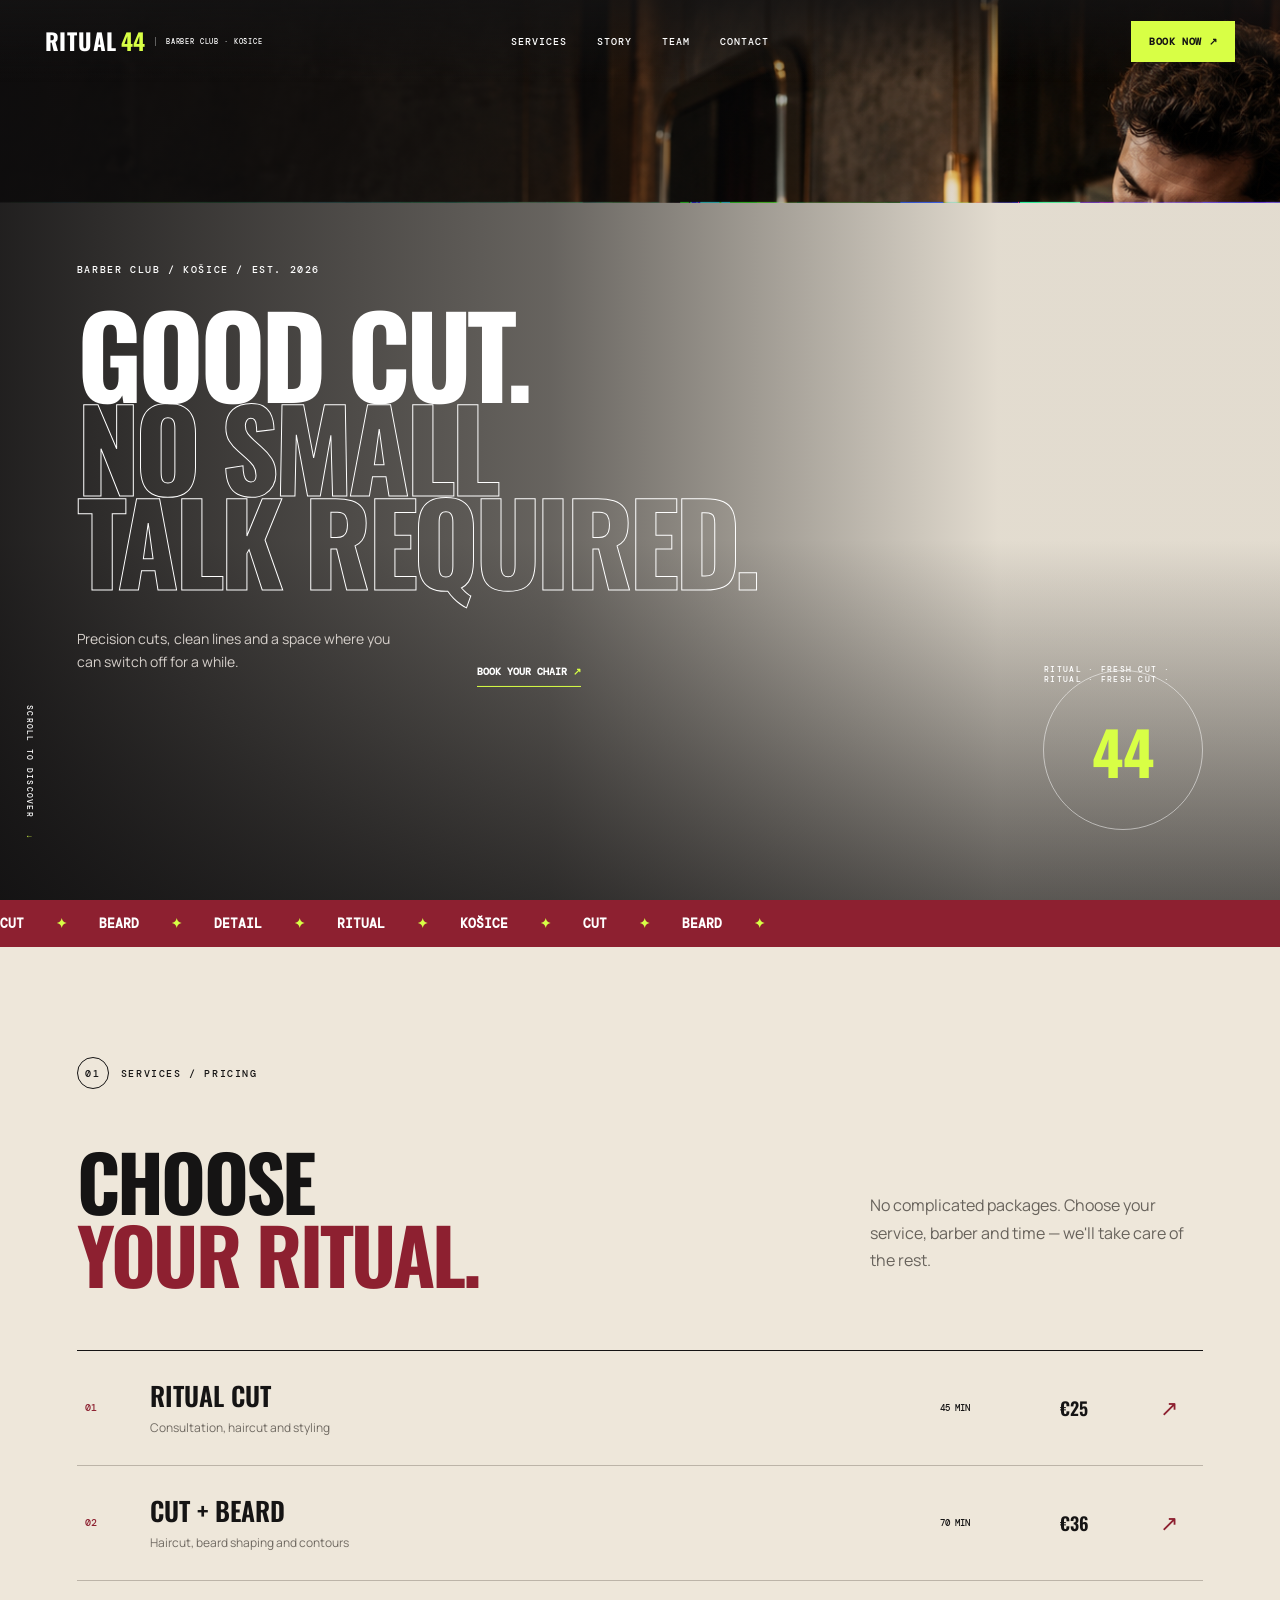
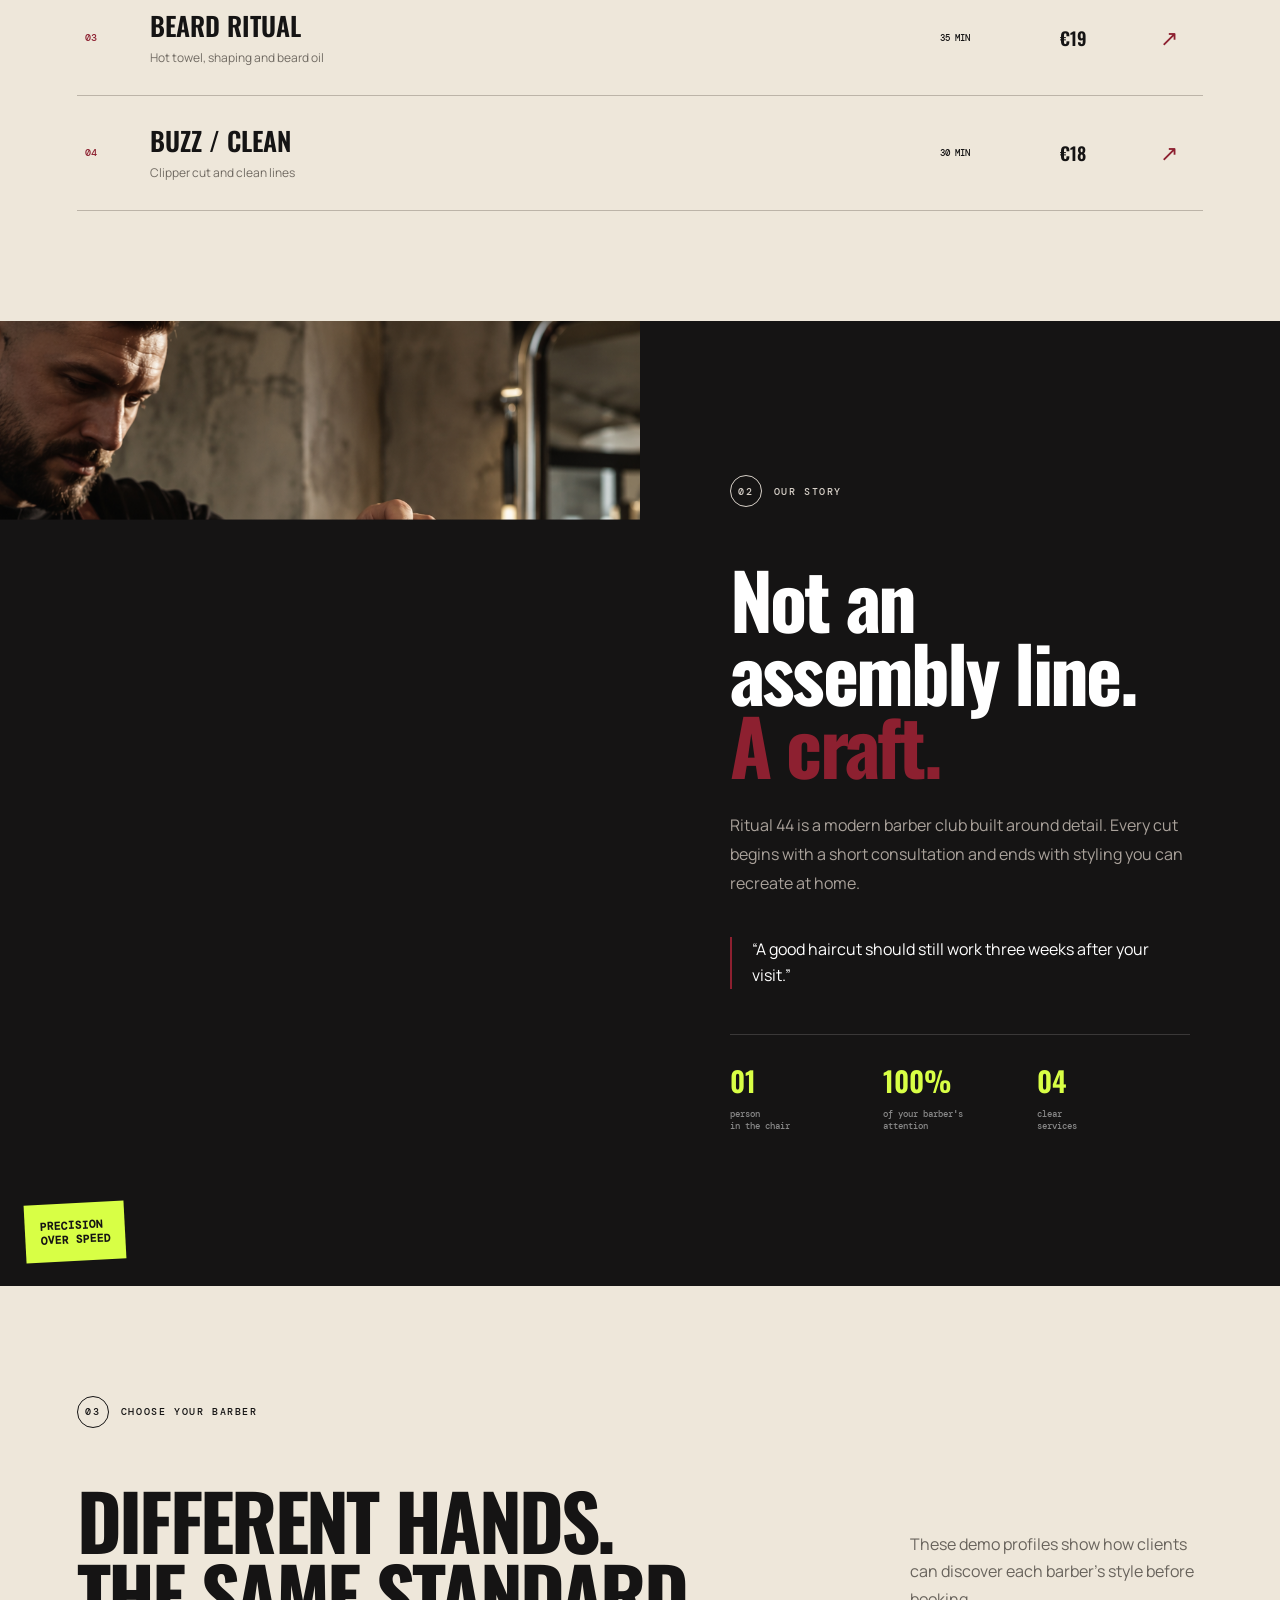
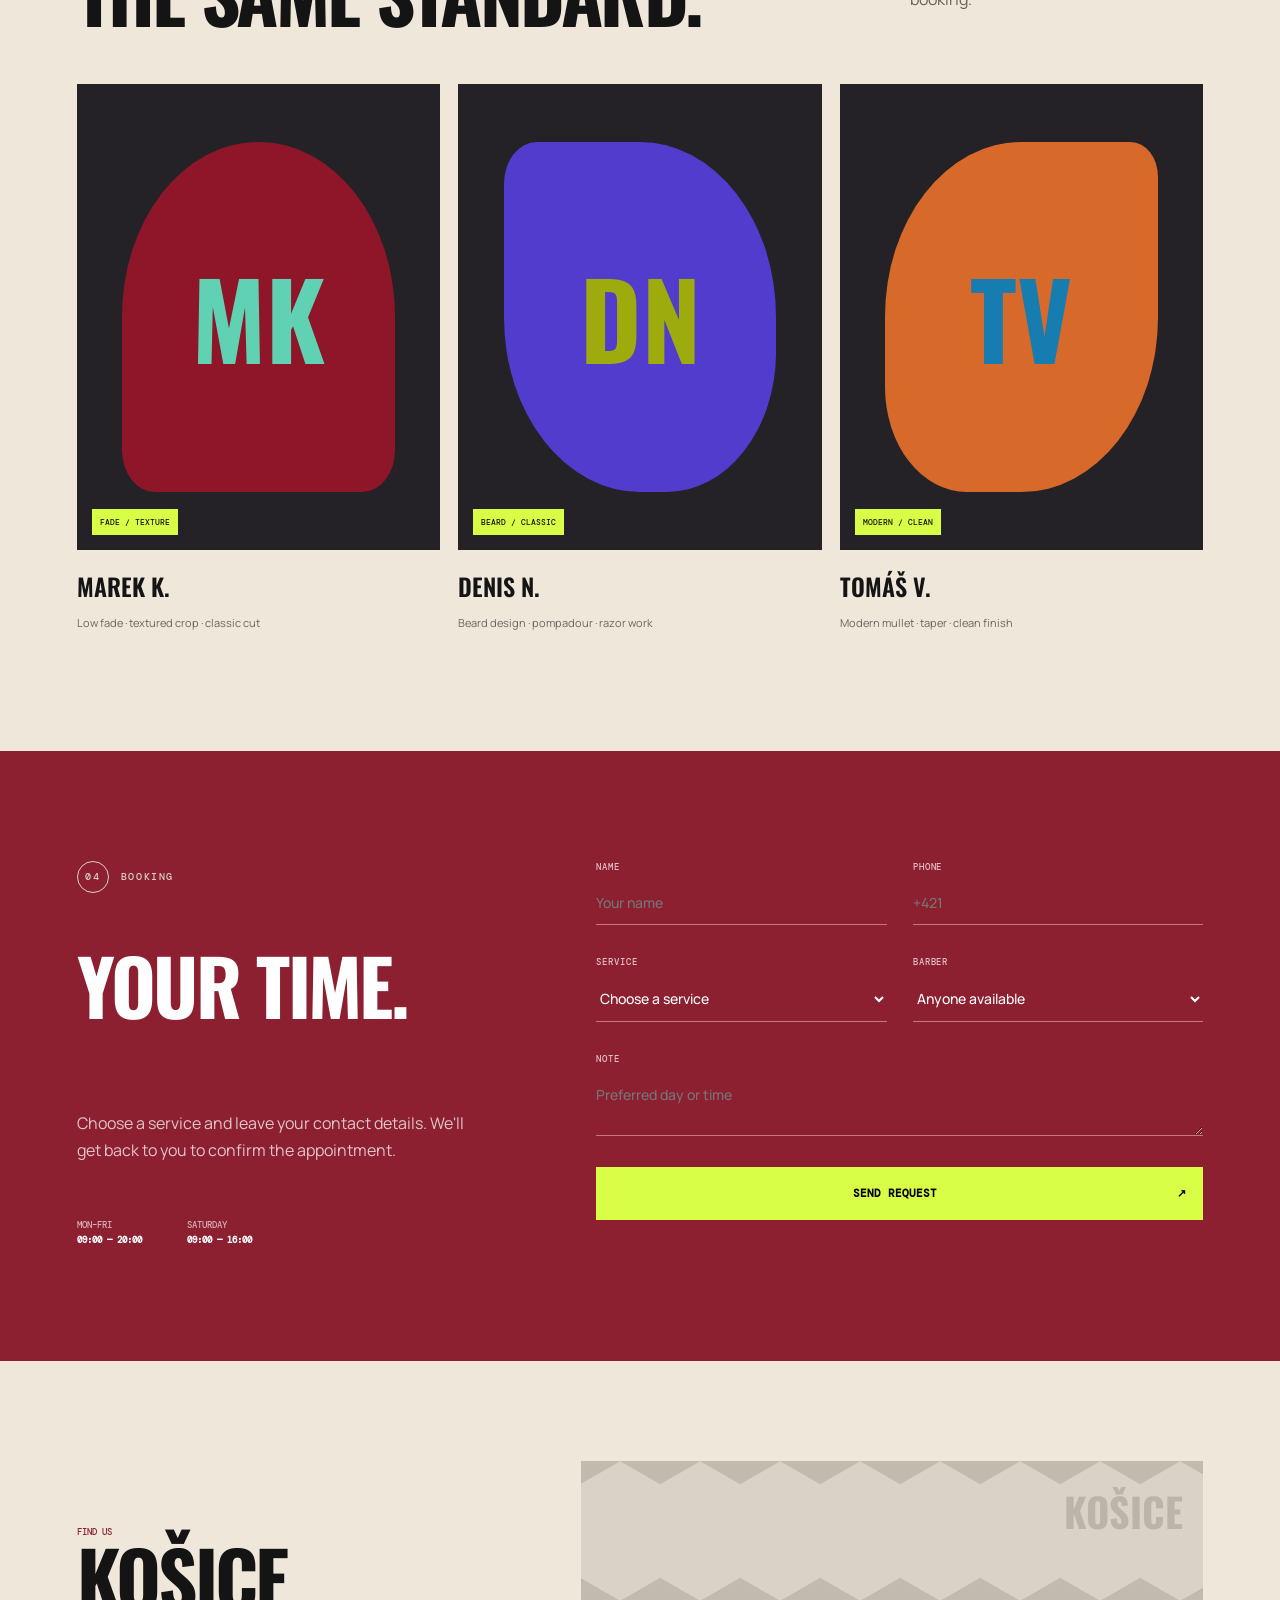
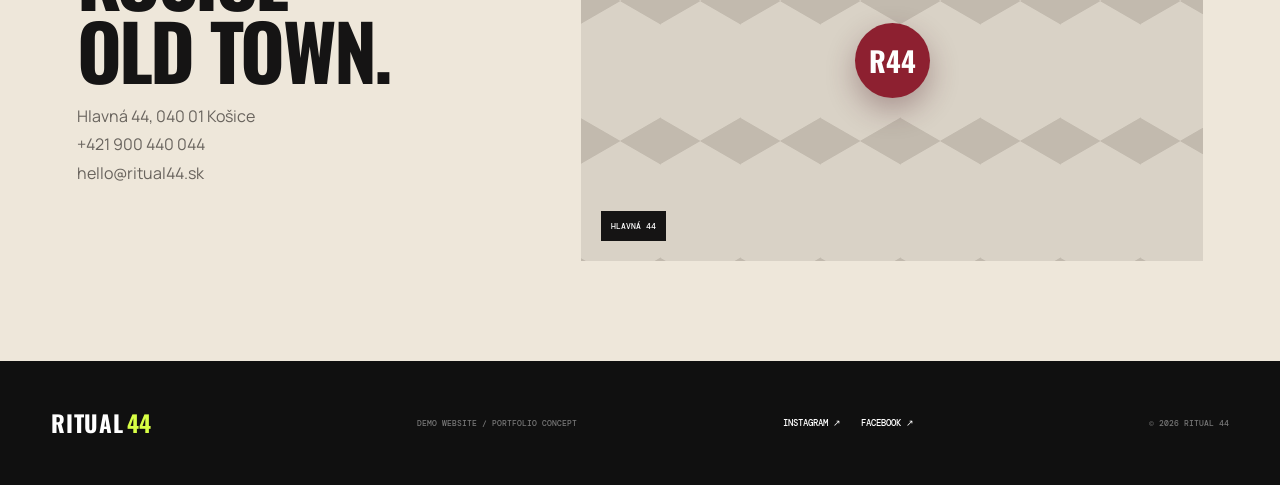
==== index.html @ 9f61d40b "Publish complete website" ====
<!doctype html><html lang="en"><head><meta charset="UTF-8"><meta name="viewport" content="width=device-width,initial-scale=1"><meta name="description" content="Ritual 44 Barber Club Košice — precision cuts, beard rituals and service without compromise."><title>Ritual 44 — Barber Club Košice</title><link rel="preconnect" href="https://fonts.googleapis.com"><link rel="preconnect" href="https://fonts.gstatic.com" crossorigin><link href="https://fonts.googleapis.com/css2?family=DM+Mono:wght@400;500&family=Manrope:wght@400;500;600;700&family=Oswald:wght@500;600;700&display=swap" rel="stylesheet"><link rel="stylesheet" href="./styles.css"></head>
<body>
<header><a class="logo" href="#top"><b>RITUAL</b><span>44</span><small>BARBER CLUB · KOŠICE</small></a><nav><a href="#sluzby">SERVICES</a><a href="#pribeh">STORY</a><a href="#team">TEAM</a><a href="#kontakt">CONTACT</a></nav><a class="book top-book" href="#booking">BOOK NOW <b>↗</b></a><button class="menu" aria-label="Open menu" aria-expanded="false"><i></i><i></i></button></header>
<div class="mobile-nav" aria-hidden="true"><nav><a href="#sluzby"><small>01</small>SERVICES</a><a href="#pribeh"><small>02</small>STORY</a><a href="#team"><small>03</small>TEAM</a><a href="#kontakt"><small>04</small>CONTACT</a></nav><a class="book" href="#booking">BOOK AN APPOINTMENT ↗</a></div>
<main id="top">
<section class="hero"><img src="./assets/hero-barber.png" alt="A barber creating a precision haircut at Ritual 44"><div class="shade"></div><div class="hero-copy"><span class="eyebrow">BARBER CLUB / KOŠICE / EST. 2026</span><h1>GOOD CUT.<br><em>NO SMALL<br>TALK REQUIRED.</em></h1><div class="hero-foot"><p>Precision cuts, clean lines and a space where you can switch off for a while.</p><a href="#booking">BOOK YOUR CHAIR <b>↗</b></a></div></div><div class="stamp"><span>RITUAL · FRESH CUT · RITUAL · FRESH CUT ·</span><b>44</b></div><div class="scroll">SCROLL TO DISCOVER <i>↓</i></div></section>
<section class="ticker"><div>CUT <b>✦</b> BEARD <b>✦</b> DETAIL <b>✦</b> RITUAL <b>✦</b> KOŠICE <b>✦</b> CUT <b>✦</b> BEARD <b>✦</b></div></section>
<section class="services section" id="sluzby"><div class="label"><span>01</span>SERVICES / PRICING</div><div class="services-head"><h2>CHOOSE<br><em>YOUR RITUAL.</em></h2><p>No complicated packages. Choose your service, barber and time — we'll take care of the rest.</p></div><div class="price-list">
<article><span>01</span><div><h3>RITUAL CUT</h3><p>Consultation, haircut and styling</p></div><small>45 MIN</small><strong>€25</strong><a href="#booking">↗</a></article>
<article><span>02</span><div><h3>CUT + BEARD</h3><p>Haircut, beard shaping and contours</p></div><small>70 MIN</small><strong>€36</strong><a href="#booking">↗</a></article>
<article><span>03</span><div><h3>BEARD RITUAL</h3><p>Hot towel, shaping and beard oil</p></div><small>35 MIN</small><strong>€19</strong><a href="#booking">↗</a></article>
<article><span>04</span><div><h3>BUZZ / CLEAN</h3><p>Clipper cut and clean lines</p></div><small>30 MIN</small><strong>€18</strong><a href="#booking">↗</a></article>
</div></section>
<section class="story" id="pribeh"><div class="story-photo"><img src="./assets/cut-detail.png" alt="Detail of a modern men's haircut"><span>PRECISION<br>OVER SPEED</span></div><div class="story-copy"><div class="label light"><span>02</span>OUR STORY</div><h2>Not an assembly line.<br><em>A craft.</em></h2><p>Ritual 44 is a modern barber club built around detail. Every cut begins with a short consultation and ends with styling you can recreate at home.</p><blockquote>“A good haircut should still work three weeks after your visit.”</blockquote><div class="stats"><div><b>01</b><span>person<br>in the chair</span></div><div><b>100%</b><span>of your barber's<br>attention</span></div><div><b>04</b><span>clear<br>services</span></div></div></div></section>
<section class="team section" id="team"><div class="label"><span>03</span>CHOOSE YOUR BARBER</div><div class="team-title"><h2>DIFFERENT HANDS.<br>THE SAME STANDARD.</h2><p>These demo profiles show how clients can discover each barber's style before booking.</p></div><div class="team-grid"><article class="person p1"><div class="portrait"><span>MK</span><i>FADE / TEXTURE</i></div><h3>MAREK K.</h3><p>Low fade · textured crop · classic cut</p></article><article class="person p2"><div class="portrait"><span>DN</span><i>BEARD / CLASSIC</i></div><h3>DENIS N.</h3><p>Beard design · pompadour · razor work</p></article><article class="person p3"><div class="portrait"><span>TV</span><i>MODERN / CLEAN</i></div><h3>TOMÁŠ V.</h3><p>Modern mullet · taper · clean finish</p></article></div></section>
<section class="booking" id="booking"><div><div class="label light"><span>04</span>BOOKING</div><h2>YOUR TIME.<br><em>YOUR CHAIR.</em></h2><p>Choose a service and leave your contact details. We'll get back to you to confirm the appointment.</p><div class="hours"><span>MON–FRI<br><b>09:00 — 20:00</b></span><span>SATURDAY<br><b>09:00 — 16:00</b></span></div></div><form id="form"><label>NAME<input name="name" required placeholder="Your name"></label><label>PHONE<input name="phone" type="tel" required placeholder="+421"></label><label>SERVICE<select name="service" required><option value="">Choose a service</option><option>Ritual Cut — €25</option><option>Cut + Beard — €36</option><option>Beard Ritual — €19</option><option>Buzz / Clean — €18</option></select></label><label>BARBER<select name="barber"><option>Anyone available</option><option>Marek K.</option><option>Denis N.</option><option>Tomáš V.</option></select></label><label class="wide">NOTE<textarea name="message" rows="2" placeholder="Preferred day or time"></textarea></label><button type="submit">SEND REQUEST <b>↗</b></button><p class="success" role="status"></p></form></section>
<section class="contact" id="kontakt"><div><small>FIND US</small><h2>KOŠICE<br>OLD TOWN.</h2><p>Hlavná 44, 040 01 Košice<br>+421 900 440 044<br>hello@ritual44.sk</p></div><div class="map"><span>R44</span><i>HLAVNÁ 44</i><b>KOŠICE</b></div></section>
</main><footer><a class="logo" href="#top"><b>RITUAL</b><span>44</span></a><p>DEMO WEBSITE / PORTFOLIO CONCEPT</p><div><a href="#">INSTAGRAM ↗</a><a href="#">FACEBOOK ↗</a></div><small>© 2026 RITUAL 44</small></footer><script src="./script.js"></script></body></html>
---- styles.css ----
:root{--cream:#eee7da;--ink:#151414;--red:#8d2030;--acid:#d8ff45;--line:#bcb4a8;--display:"Oswald",sans-serif;--body:"Manrope",sans-serif;--mono:"DM Mono",monospace}*{box-sizing:border-box}html{scroll-behavior:smooth}body{margin:0;background:var(--cream);color:var(--ink);font-family:var(--body);overflow-x:hidden}a{color:inherit;text-decoration:none}header{height:82px;padding:0 3.5vw;display:grid;grid-template-columns:1fr auto 1fr;align-items:center;position:fixed;inset:0 0 auto;z-index:40;color:white;background:linear-gradient(#151414c7,transparent);transition:.3s}header.scrolled{background:#151414f2;border-bottom:1px solid #ffffff24;backdrop-filter:blur(12px)}.logo{display:flex;align-items:center;width:max-content}.logo b{font:700 23px var(--display);letter-spacing:.03em}.logo>span{font:700 23px var(--display);color:var(--acid);margin-left:4px}.logo small{font:500 7px var(--mono);letter-spacing:.12em;border-left:1px solid #ffffff55;padding-left:10px;margin-left:10px}header nav{display:flex;gap:30px;font:500 10px var(--mono);letter-spacing:.1em}header nav a:hover{color:var(--acid)}.book{background:var(--acid);color:var(--ink);padding:14px 18px;font:700 10px var(--mono);letter-spacing:.06em}.top-book{justify-self:end}.menu,.mobile-nav{display:none}.hero{min-height:820px;height:100vh;position:relative;color:white;overflow:hidden}.hero>img{width:100%;height:100%;object-fit:cover}.shade{position:absolute;inset:0;background:linear-gradient(90deg,#0d0c0de8 0%,#0d0c0d99 43%,#0d0c0d0d 78%),linear-gradient(0deg,#0d0c0da3,transparent 40%)}.hero-copy{position:absolute;left:6vw;top:50%;transform:translateY(-45%);z-index:2}.eyebrow,.label{font:500 10px var(--mono);letter-spacing:.16em}.hero h1{font:700 clamp(70px,8.8vw,142px)/.83 var(--display);letter-spacing:-.04em;margin:28px 0}.hero h1 em{font-style:normal;color:transparent;-webkit-text-stroke:1px white}.hero-foot{display:flex;align-items:end;gap:70px}.hero-foot p{max-width:330px;font-size:14px;line-height:1.6;color:#d5cfca}.hero-foot a{font:600 10px var(--mono);border-bottom:1px solid var(--acid);padding-bottom:8px}.hero-foot a b{color:var(--acid)}.stamp{position:absolute;right:6vw;bottom:70px;width:160px;height:160px;border:1px solid #ffffff80;border-radius:50%;display:grid;place-items:center}.stamp span{position:absolute;top:-7px;font:500 8px var(--mono);letter-spacing:.16em}.stamp b{font:700 60px var(--display);color:var(--acid)}.scroll{position:absolute;left:25px;bottom:60px;writing-mode:vertical-rl;font:500 8px var(--mono);letter-spacing:.16em}.scroll i{color:var(--acid);font-style:normal;margin-top:10px}.ticker{background:var(--red);color:white;padding:15px 0;white-space:nowrap;overflow:hidden}.ticker div{font:600 13px var(--mono);word-spacing:24px;animation:move 19s linear infinite}.ticker b{color:var(--acid)}@keyframes move{to{transform:translateX(-50%)}}.section{padding:110px 6vw}.label{display:flex;align-items:center;gap:12px;margin-bottom:55px}.label>span{width:32px;height:32px;border:1px solid;border-radius:50%;display:grid;place-items:center}.services-head{display:grid;grid-template-columns:1.1fr .55fr;gap:10vw;align-items:end;margin-bottom:60px}.services h2,.story h2,.team h2,.booking h2,.contact h2{font:700 clamp(48px,6vw,88px)/.95 var(--display);letter-spacing:-.035em;margin:0}.services h2 em,.story h2 em,.booking h2 em{font-style:normal;color:var(--red)}.services-head p,.team-title p{color:#68635c;line-height:1.7}.price-list{border-top:1px solid var(--ink)}.price-list article{display:grid;grid-template-columns:45px 1fr 100px 80px 35px;gap:20px;align-items:center;padding:25px 8px;border-bottom:1px solid var(--line);transition:.25s}.price-list article:hover{background:var(--ink);color:white;padding-left:20px}.price-list article>span{font:500 10px var(--mono);color:var(--red)}.price-list h3{font:600 26px var(--display);margin:0}.price-list p{font-size:12px;color:#716b63;margin:4px 0}.price-list article:hover p{color:#aaa}.price-list small{font:500 9px var(--mono)}.price-list strong{font:600 18px var(--display)}.price-list a{font-size:22px;color:var(--red)}.story{display:grid;grid-template-columns:1fr 1fr;min-height:800px;background:var(--ink);color:white}.story-photo{position:relative;overflow:hidden}.story-photo img{width:100%;height:100%;object-fit:cover}.story-photo>span{position:absolute;left:25px;bottom:25px;background:var(--acid);color:var(--ink);padding:15px;font:700 11px var(--mono);transform:rotate(-3deg)}.story-copy{padding:100px 7vw;display:flex;flex-direction:column;justify-content:center}.label.light{color:#d7d0c8}.story-copy>p{color:#aaa29b;line-height:1.8;margin:30px 0}.story blockquote{border-left:2px solid var(--red);padding-left:20px;margin:10px 0 45px;font-size:16px;line-height:1.6}.stats{display:grid;grid-template-columns:repeat(3,1fr);border-top:1px solid #3a3838;padding-top:25px}.stats div{display:grid;gap:7px}.stats b{font:600 28px var(--display);color:var(--acid)}.stats span{font:500 9px var(--mono);color:#888}.team-title{display:grid;grid-template-columns:1.2fr .5fr;gap:10vw;align-items:end;margin-bottom:55px}.team-grid{display:grid;grid-template-columns:repeat(3,1fr);gap:18px}.portrait{aspect-ratio:.78;background:#242226;position:relative;overflow:hidden;display:grid;place-items:center}.portrait:before{content:"";width:75%;height:75%;border-radius:50% 50% 12% 12%;background:var(--red);position:absolute;filter:contrast(1.1)}.p2 .portrait:before{background:#5542c7;border-radius:12% 50% 40% 50%}.p3 .portrait:before{background:#cf6c32;border-radius:50% 10% 50% 30%}.portrait span{font:700 105px var(--display);z-index:2;color:var(--cream);mix-blend-mode:difference}.portrait i{position:absolute;bottom:15px;left:15px;background:var(--acid);color:var(--ink);padding:8px;font:500 8px var(--mono);font-style:normal;z-index:3}.person h3{font:600 24px var(--display);margin:18px 0 4px}.person p{font-size:11px;color:#6b665f}.booking{background:var(--red);color:white;padding:110px 6vw;display:grid;grid-template-columns:.8fr 1.2fr;gap:9vw}.booking>div>p{max-width:430px;line-height:1.7;color:#e2c5ca}.hours{display:flex;gap:45px;margin-top:55px;font:500 9px var(--mono);color:#d8aeb5}.hours b{color:white;line-height:2.2}form{display:grid;grid-template-columns:1fr 1fr;gap:26px}label{font:500 9px var(--mono);letter-spacing:.1em;color:#e4bfc5}input,select,textarea{display:block;width:100%;border:0;border-bottom:1px solid #c17682;background:transparent;color:white;padding:12px 0;outline:none;font:500 14px var(--body);margin-top:8px}select option{color:#111}.wide,form button,.success{grid-column:1/-1}form button{padding:17px;border:0;background:var(--acid);font:700 11px var(--mono);cursor:pointer}form button b{float:right}.success{margin:0;color:var(--acid);font-size:12px}.contact{min-height:600px;padding:100px 6vw;display:grid;grid-template-columns:.8fr 1.2fr;gap:7vw;align-items:center}.contact small{font:500 9px var(--mono);color:var(--red)}.contact p{line-height:1.8;color:#68635d}.map{height:400px;background-color:#d9d2c6;background-image:linear-gradient(30deg,#c2baae 12%,transparent 12.5%,transparent 87%,#c2baae 87.5%),linear-gradient(150deg,#c2baae 12%,transparent 12.5%,transparent 87%,#c2baae 87.5%);background-size:80px 140px;position:relative;display:grid;place-items:center}.map span{width:75px;height:75px;border-radius:50%;background:var(--red);color:white;display:grid;place-items:center;font:700 28px var(--display);box-shadow:0 12px 30px #4c182555}.map i{position:absolute;left:20px;bottom:20px;background:var(--ink);color:white;padding:10px;font:500 8px var(--mono);font-style:normal}.map b{position:absolute;right:20px;top:20px;font:700 40px var(--display);color:#81796f55}footer{background:#101010;color:white;padding:45px 4vw;display:grid;grid-template-columns:1fr 1fr 1fr auto;align-items:center;gap:30px}footer p,footer small{font:500 8px var(--mono);color:#777}footer>div{display:flex;gap:20px;font:500 9px var(--mono)}
@media(max-width:900px){header{grid-template-columns:1fr auto}.top-book,header nav{display:none}.menu{display:block;width:42px;height:42px;border:1px solid #ffffff55;background:transparent;padding:11px}.menu i{display:block;height:1px;background:white;margin:6px 0;transition:.3s}.menu.open i:first-child{transform:translateY(3.5px) rotate(45deg)}.menu.open i:last-child{transform:translateY(-3.5px) rotate(-45deg)}.mobile-nav{display:flex;position:fixed;inset:0;z-index:35;background:var(--ink);color:white;padding:120px 7vw 40px;flex-direction:column;transform:translateY(-105%);transition:.45s}.mobile-nav.open{transform:none}.mobile-nav nav{display:grid}.mobile-nav nav a{font:600 39px var(--display);padding:17px 0;border-bottom:1px solid #3b3939}.mobile-nav nav small{font:500 9px var(--mono);color:var(--acid);margin-right:15px}.mobile-nav>.book{margin-top:auto;text-align:center}.hero-copy{left:7vw}.hero h1{font-size:12vw}.story{grid-template-columns:1fr}.story-photo{height:680px}.services-head,.team-title,.booking,.contact{grid-template-columns:1fr}.team-grid{grid-template-columns:1fr 1fr}.contact{padding:80px 6vw}.map{height:350px}footer{grid-template-columns:1fr 1fr}.hero-foot{gap:30px}}
@media(max-width:560px){header{height:70px;padding:0 18px}.logo small{display:none}.hero{height:830px;min-height:0}.hero>img{object-position:63% center}.shade{background:linear-gradient(90deg,#0d0c0ddd,#0d0c0d55),linear-gradient(0deg,#0d0c0dd9,transparent 55%)}.hero-copy{left:20px;right:20px;top:47%}.hero h1{font-size:17vw;line-height:.86;margin:22px 0}.hero-foot{display:block}.hero-foot p{max-width:260px}.hero-foot a{display:inline-block;margin-top:18px}.stamp{width:100px;height:100px;right:18px;bottom:38px}.stamp b{font-size:38px}.stamp span{font-size:5px}.scroll{display:none}.section{padding:76px 20px}.services-head{margin-bottom:40px}.services h2,.story h2,.team h2,.booking h2,.contact h2{font-size:48px}.price-list article{grid-template-columns:28px 1fr auto 25px;gap:10px}.price-list article small{display:none}.price-list h3{font-size:21px}.story-photo{height:500px}.story-copy{padding:75px 20px}.stats{gap:12px}.stats b{font-size:22px}.team-grid{grid-template-columns:1fr}.booking{padding:76px 20px}.hours{margin:35px 0 45px}form{grid-template-columns:1fr}.contact{padding:76px 20px}.map{height:280px}footer{padding:40px 20px;grid-template-columns:1fr}footer>div{flex-wrap:wrap}}
@media(prefers-reduced-motion:reduce){*{scroll-behavior:auto!important;animation:none!important;transition:none!important}}
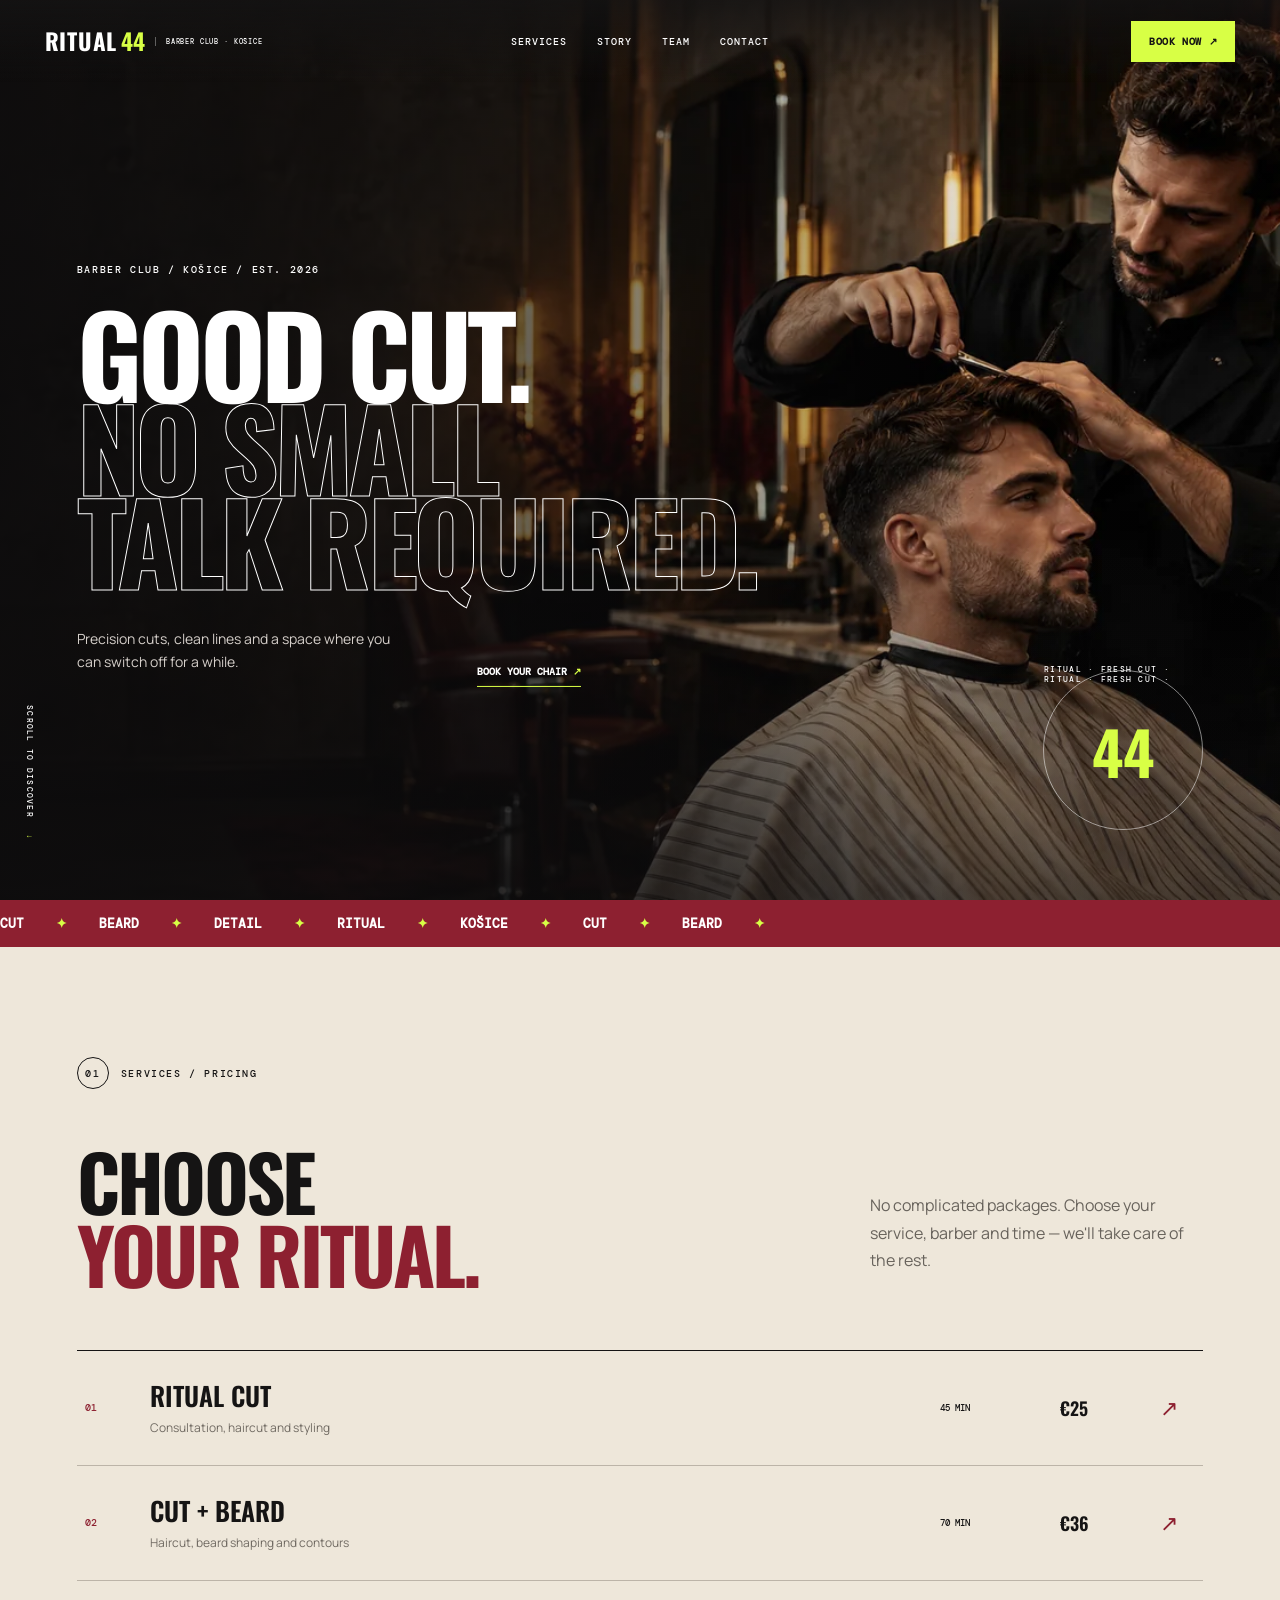
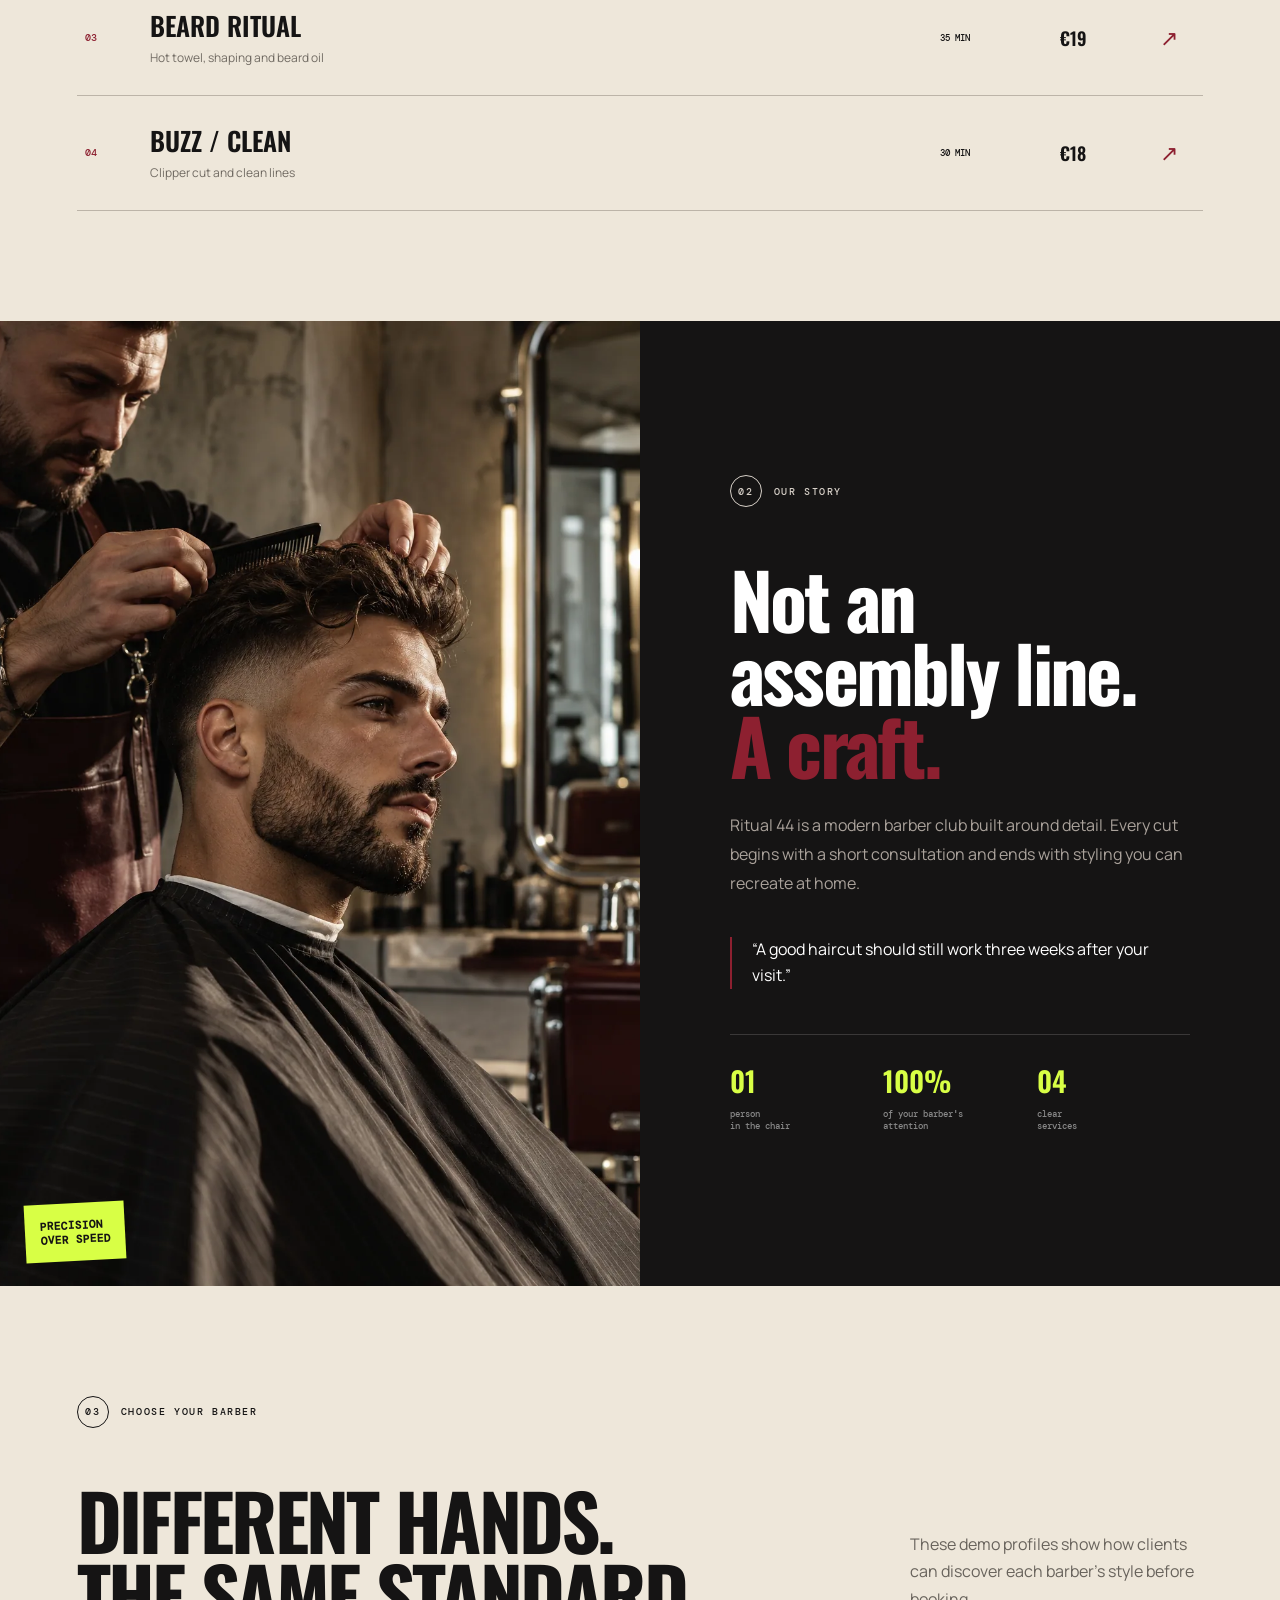
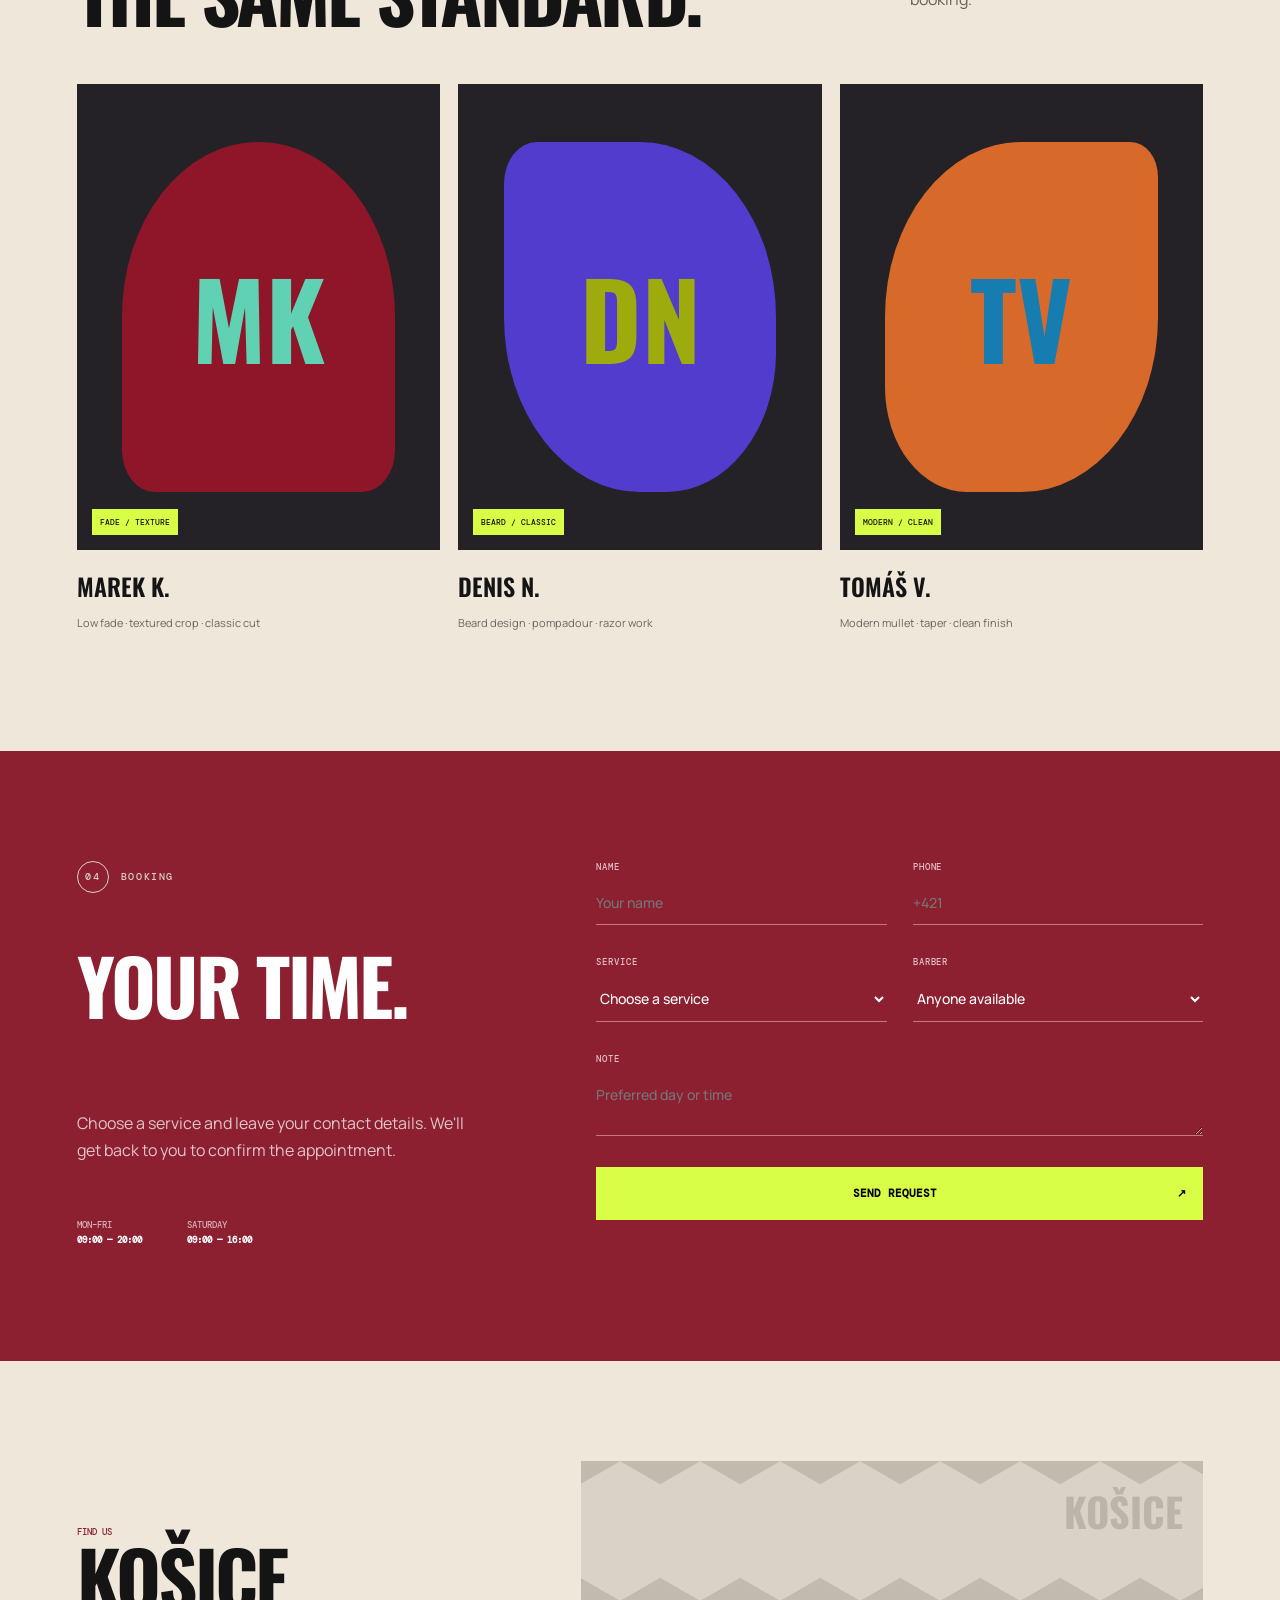
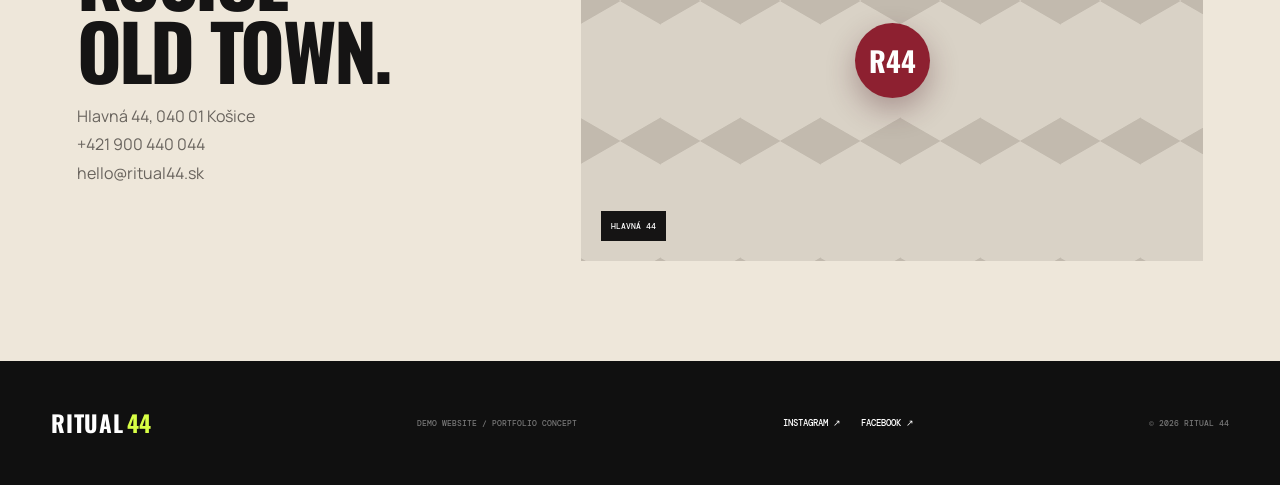
==== commit 8b91e10c: "Optimize images for fast loading" ====
--- a/index.html
+++ b/index.html
@@ -1,9 +1,9 @@
-<!doctype html><html lang="en"><head><meta charset="UTF-8"><meta name="viewport" content="width=device-width,initial-scale=1"><meta name="description" content="Ritual 44 Barber Club Košice — precision cuts, beard rituals and service without compromise."><title>Ritual 44 — Barber Club Košice</title><link rel="preconnect" href="https://fonts.googleapis.com"><link rel="preconnect" href="https://fonts.gstatic.com" crossorigin><link href="https://fonts.googleapis.com/css2?family=DM+Mono:wght@400;500&family=Manrope:wght@400;500;600;700&family=Oswald:wght@500;600;700&display=swap" rel="stylesheet"><link rel="stylesheet" href="./styles.css"></head>
+<!doctype html><html lang="en"><head><meta charset="UTF-8"><meta name="viewport" content="width=device-width,initial-scale=1"><meta name="description" content="Ritual 44 Barber Club Košice — precision cuts, beard rituals and service without compromise."><title>Ritual 44 — Barber Club Košice</title><link rel="preload" href="./assets/hero-barber.webp" as="image" type="image/webp"><link rel="preload" href="./assets/cut-detail.webp" as="image" type="image/webp"><link rel="preconnect" href="https://fonts.googleapis.com"><link rel="preconnect" href="https://fonts.gstatic.com" crossorigin><link href="https://fonts.googleapis.com/css2?family=DM+Mono:wght@400;500&family=Manrope:wght@400;500;600;700&family=Oswald:wght@500;600;700&display=swap" rel="stylesheet"><link rel="stylesheet" href="./styles.css"></head>
 <body>
 <header><a class="logo" href="#top"><b>RITUAL</b><span>44</span><small>BARBER CLUB · KOŠICE</small></a><nav><a href="#sluzby">SERVICES</a><a href="#pribeh">STORY</a><a href="#team">TEAM</a><a href="#kontakt">CONTACT</a></nav><a class="book top-book" href="#booking">BOOK NOW <b>↗</b></a><button class="menu" aria-label="Open menu" aria-expanded="false"><i></i><i></i></button></header>
 <div class="mobile-nav" aria-hidden="true"><nav><a href="#sluzby"><small>01</small>SERVICES</a><a href="#pribeh"><small>02</small>STORY</a><a href="#team"><small>03</small>TEAM</a><a href="#kontakt"><small>04</small>CONTACT</a></nav><a class="book" href="#booking">BOOK AN APPOINTMENT ↗</a></div>
 <main id="top">
-<section class="hero"><img src="./assets/hero-barber.png" alt="A barber creating a precision haircut at Ritual 44"><div class="shade"></div><div class="hero-copy"><span class="eyebrow">BARBER CLUB / KOŠICE / EST. 2026</span><h1>GOOD CUT.<br><em>NO SMALL<br>TALK REQUIRED.</em></h1><div class="hero-foot"><p>Precision cuts, clean lines and a space where you can switch off for a while.</p><a href="#booking">BOOK YOUR CHAIR <b>↗</b></a></div></div><div class="stamp"><span>RITUAL · FRESH CUT · RITUAL · FRESH CUT ·</span><b>44</b></div><div class="scroll">SCROLL TO DISCOVER <i>↓</i></div></section>
+<section class="hero"><img src="./assets/hero-barber.webp" alt="A barber creating a precision haircut at Ritual 44"><div class="shade"></div><div class="hero-copy"><span class="eyebrow">BARBER CLUB / KOŠICE / EST. 2026</span><h1>GOOD CUT.<br><em>NO SMALL<br>TALK REQUIRED.</em></h1><div class="hero-foot"><p>Precision cuts, clean lines and a space where you can switch off for a while.</p><a href="#booking">BOOK YOUR CHAIR <b>↗</b></a></div></div><div class="stamp"><span>RITUAL · FRESH CUT · RITUAL · FRESH CUT ·</span><b>44</b></div><div class="scroll">SCROLL TO DISCOVER <i>↓</i></div></section>
 <section class="ticker"><div>CUT <b>✦</b> BEARD <b>✦</b> DETAIL <b>✦</b> RITUAL <b>✦</b> KOŠICE <b>✦</b> CUT <b>✦</b> BEARD <b>✦</b></div></section>
 <section class="services section" id="sluzby"><div class="label"><span>01</span>SERVICES / PRICING</div><div class="services-head"><h2>CHOOSE<br><em>YOUR RITUAL.</em></h2><p>No complicated packages. Choose your service, barber and time — we'll take care of the rest.</p></div><div class="price-list">
 <article><span>01</span><div><h3>RITUAL CUT</h3><p>Consultation, haircut and styling</p></div><small>45 MIN</small><strong>€25</strong><a href="#booking">↗</a></article>
@@ -11,7 +11,7 @@
 <article><span>03</span><div><h3>BEARD RITUAL</h3><p>Hot towel, shaping and beard oil</p></div><small>35 MIN</small><strong>€19</strong><a href="#booking">↗</a></article>
 <article><span>04</span><div><h3>BUZZ / CLEAN</h3><p>Clipper cut and clean lines</p></div><small>30 MIN</small><strong>€18</strong><a href="#booking">↗</a></article>
 </div></section>
-<section class="story" id="pribeh"><div class="story-photo"><img src="./assets/cut-detail.png" alt="Detail of a modern men's haircut"><span>PRECISION<br>OVER SPEED</span></div><div class="story-copy"><div class="label light"><span>02</span>OUR STORY</div><h2>Not an assembly line.<br><em>A craft.</em></h2><p>Ritual 44 is a modern barber club built around detail. Every cut begins with a short consultation and ends with styling you can recreate at home.</p><blockquote>“A good haircut should still work three weeks after your visit.”</blockquote><div class="stats"><div><b>01</b><span>person<br>in the chair</span></div><div><b>100%</b><span>of your barber's<br>attention</span></div><div><b>04</b><span>clear<br>services</span></div></div></div></section>
+<section class="story" id="pribeh"><div class="story-photo"><img src="./assets/cut-detail.webp" alt="Detail of a modern men's haircut"><span>PRECISION<br>OVER SPEED</span></div><div class="story-copy"><div class="label light"><span>02</span>OUR STORY</div><h2>Not an assembly line.<br><em>A craft.</em></h2><p>Ritual 44 is a modern barber club built around detail. Every cut begins with a short consultation and ends with styling you can recreate at home.</p><blockquote>“A good haircut should still work three weeks after your visit.”</blockquote><div class="stats"><div><b>01</b><span>person<br>in the chair</span></div><div><b>100%</b><span>of your barber's<br>attention</span></div><div><b>04</b><span>clear<br>services</span></div></div></div></section>
 <section class="team section" id="team"><div class="label"><span>03</span>CHOOSE YOUR BARBER</div><div class="team-title"><h2>DIFFERENT HANDS.<br>THE SAME STANDARD.</h2><p>These demo profiles show how clients can discover each barber's style before booking.</p></div><div class="team-grid"><article class="person p1"><div class="portrait"><span>MK</span><i>FADE / TEXTURE</i></div><h3>MAREK K.</h3><p>Low fade · textured crop · classic cut</p></article><article class="person p2"><div class="portrait"><span>DN</span><i>BEARD / CLASSIC</i></div><h3>DENIS N.</h3><p>Beard design · pompadour · razor work</p></article><article class="person p3"><div class="portrait"><span>TV</span><i>MODERN / CLEAN</i></div><h3>TOMÁŠ V.</h3><p>Modern mullet · taper · clean finish</p></article></div></section>
 <section class="booking" id="booking"><div><div class="label light"><span>04</span>BOOKING</div><h2>YOUR TIME.<br><em>YOUR CHAIR.</em></h2><p>Choose a service and leave your contact details. We'll get back to you to confirm the appointment.</p><div class="hours"><span>MON–FRI<br><b>09:00 — 20:00</b></span><span>SATURDAY<br><b>09:00 — 16:00</b></span></div></div><form id="form"><label>NAME<input name="name" required placeholder="Your name"></label><label>PHONE<input name="phone" type="tel" required placeholder="+421"></label><label>SERVICE<select name="service" required><option value="">Choose a service</option><option>Ritual Cut — €25</option><option>Cut + Beard — €36</option><option>Beard Ritual — €19</option><option>Buzz / Clean — €18</option></select></label><label>BARBER<select name="barber"><option>Anyone available</option><option>Marek K.</option><option>Denis N.</option><option>Tomáš V.</option></select></label><label class="wide">NOTE<textarea name="message" rows="2" placeholder="Preferred day or time"></textarea></label><button type="submit">SEND REQUEST <b>↗</b></button><p class="success" role="status"></p></form></section>
 <section class="contact" id="kontakt"><div><small>FIND US</small><h2>KOŠICE<br>OLD TOWN.</h2><p>Hlavná 44, 040 01 Košice<br>+421 900 440 044<br>hello@ritual44.sk</p></div><div class="map"><span>R44</span><i>HLAVNÁ 44</i><b>KOŠICE</b></div></section>
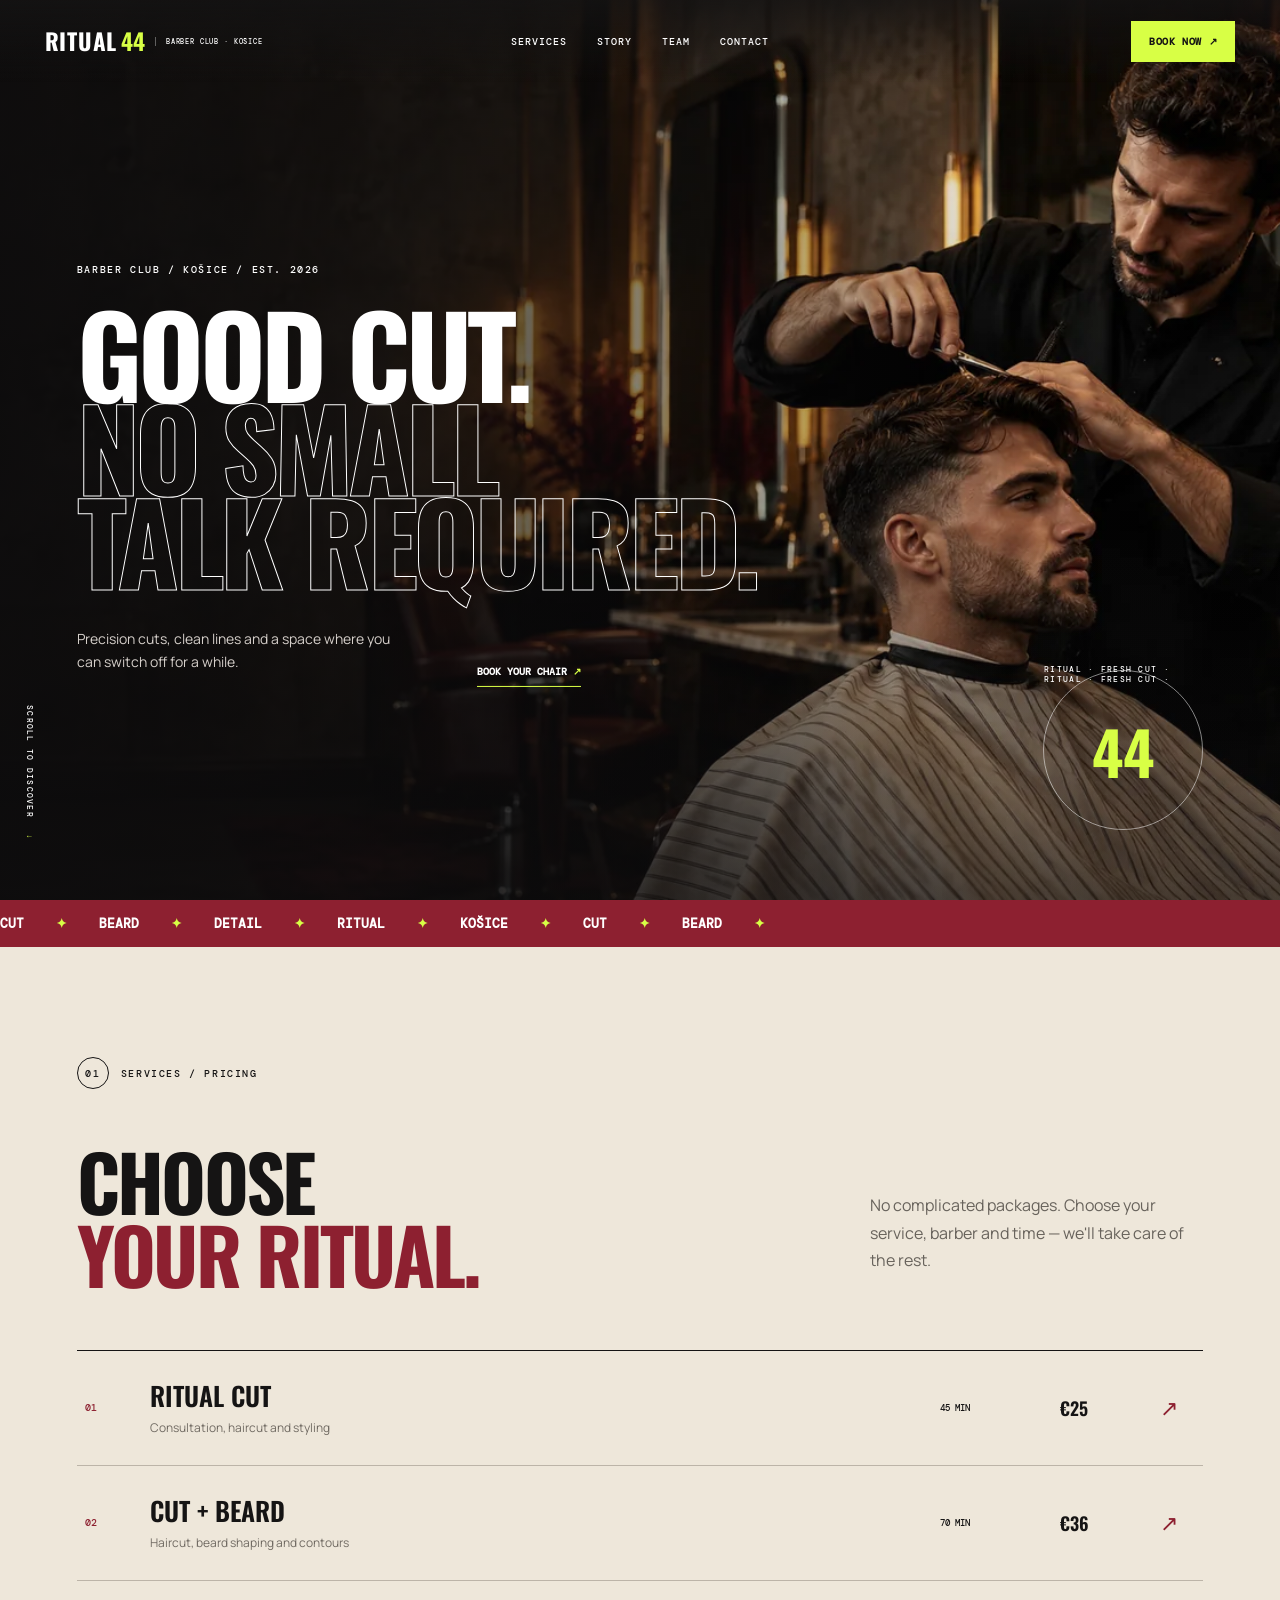
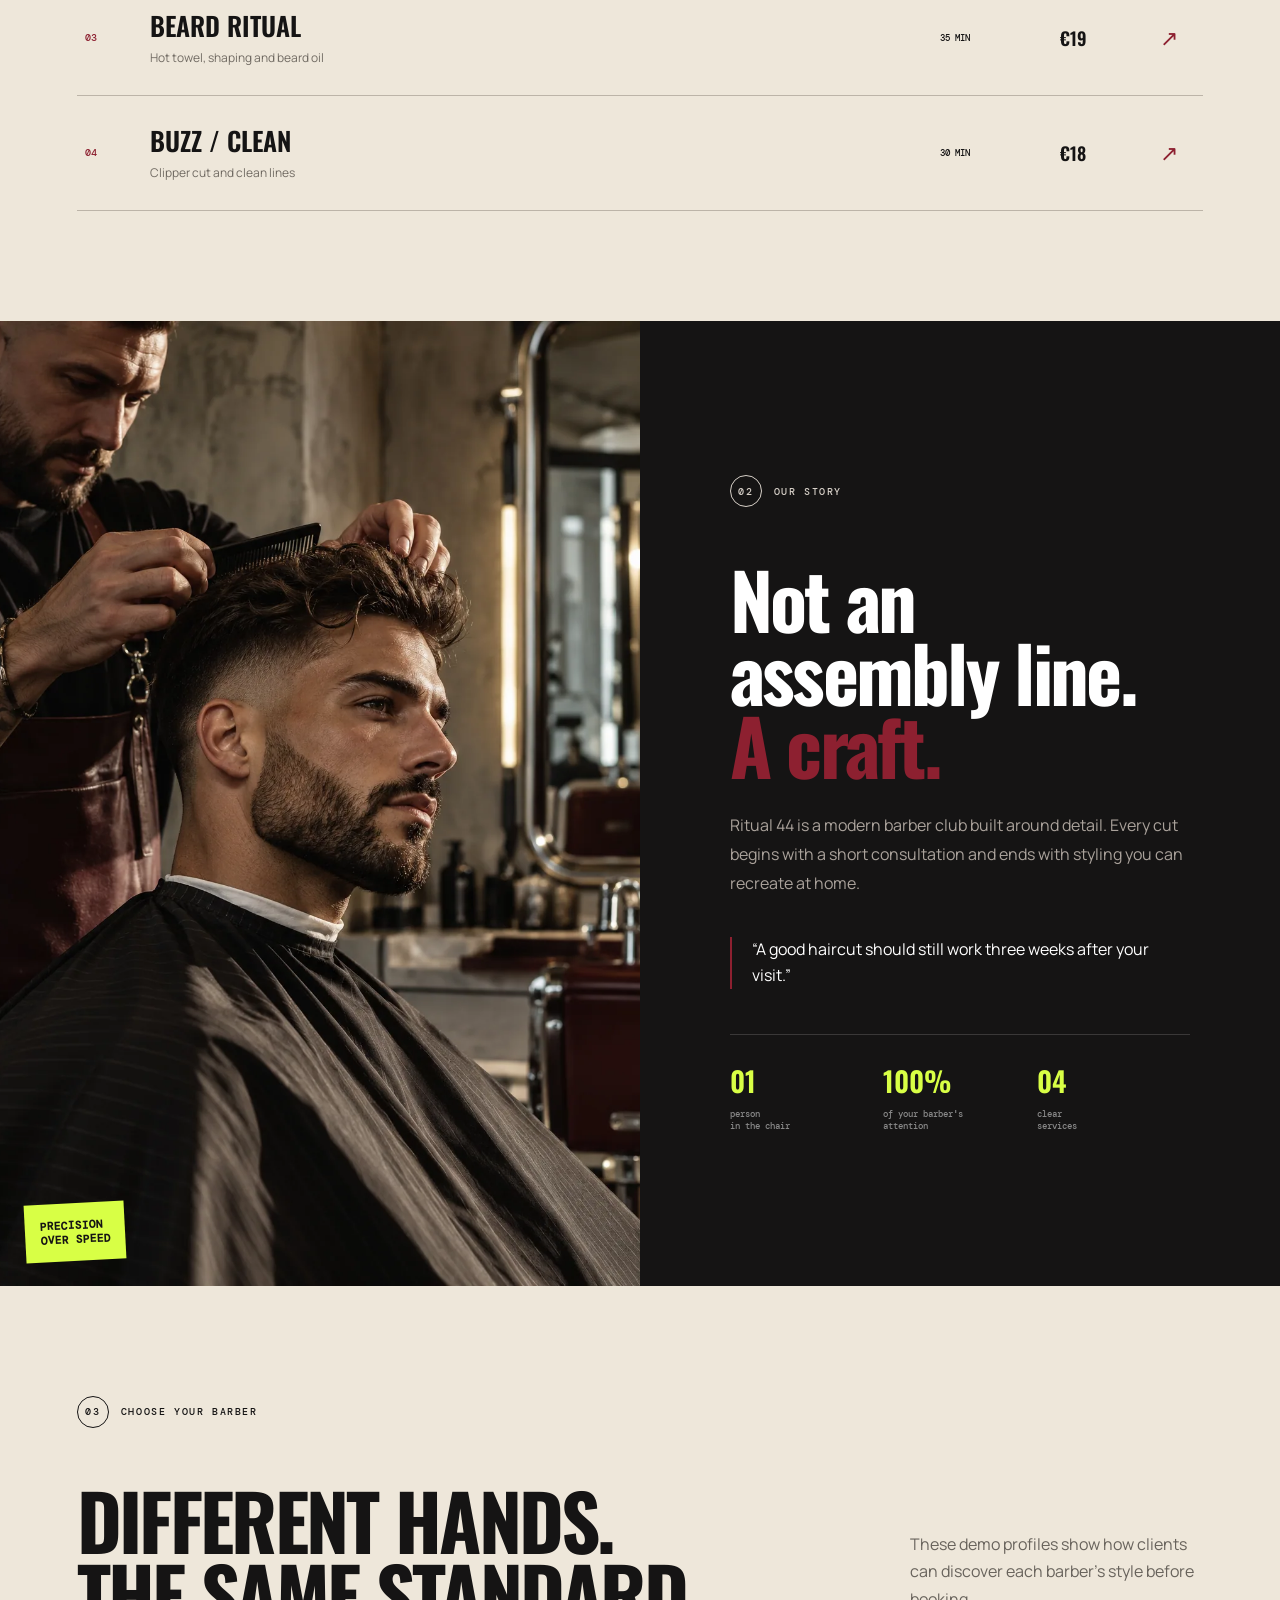
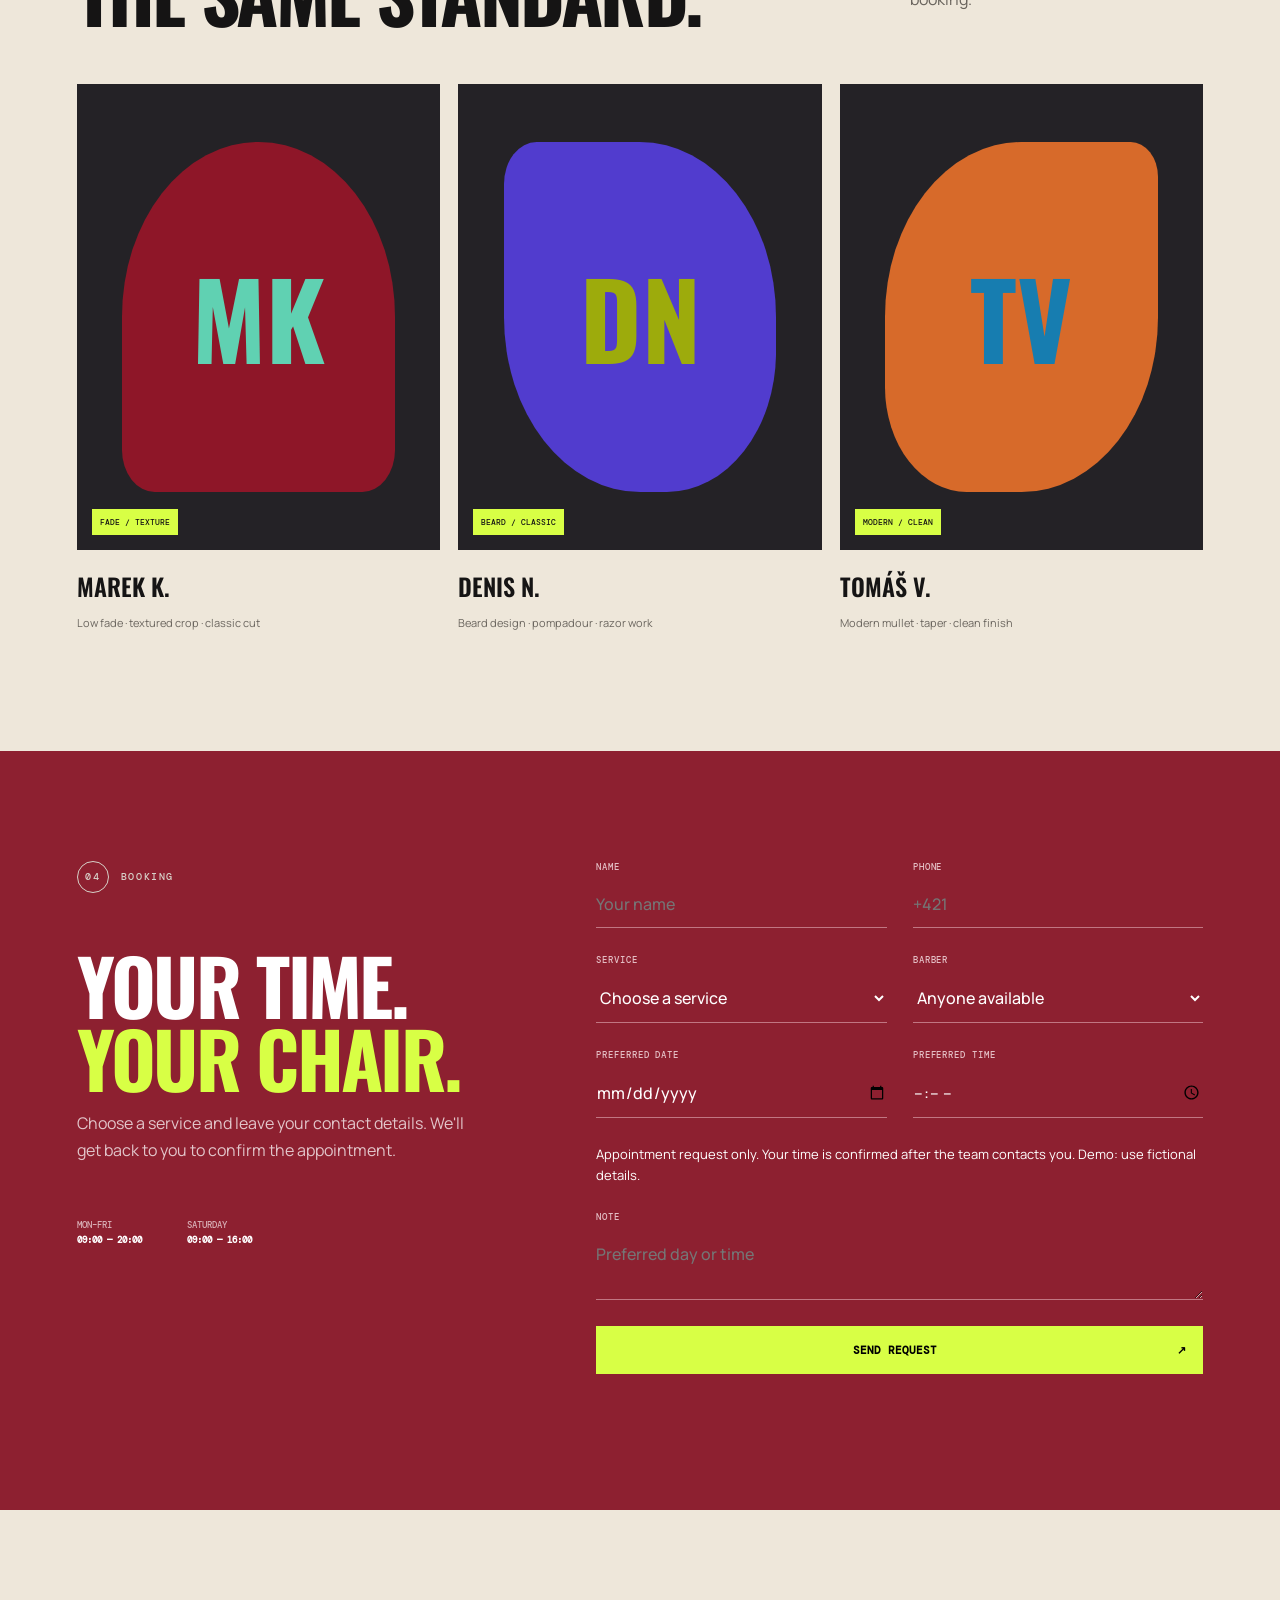
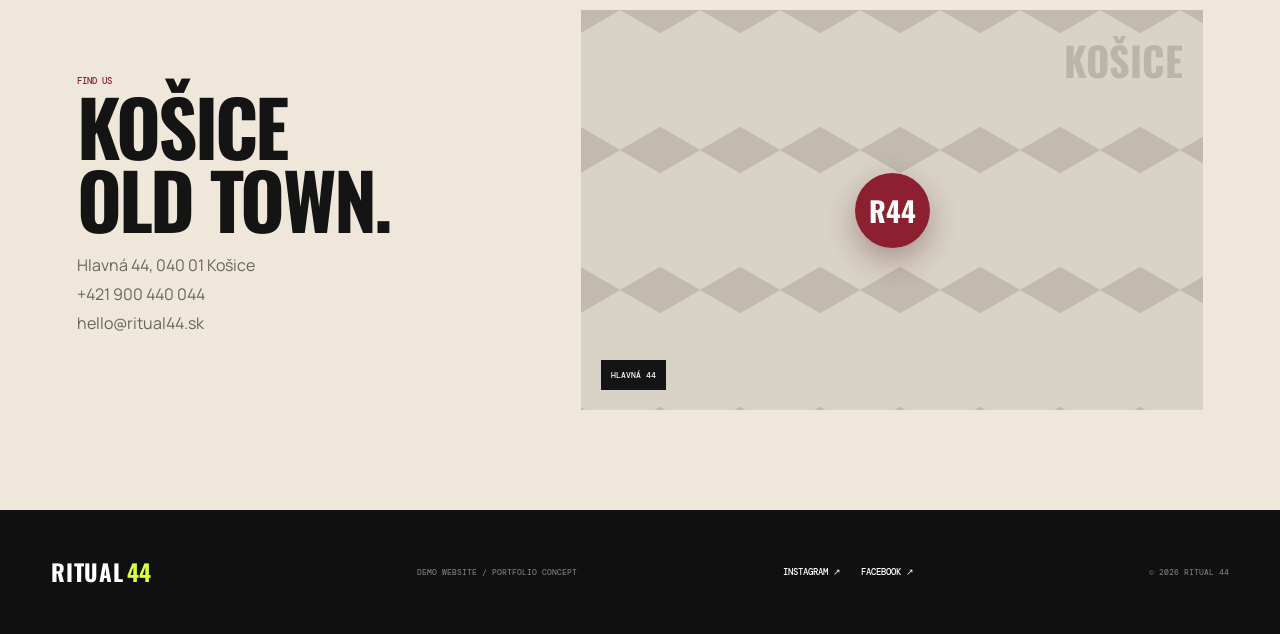
==== commit 690d4302: "Add local appointment request workflow and admin dashboard" ====
--- a/index.html
+++ b/index.html
@@ -1,18 +1,18 @@
-<!doctype html><html lang="en"><head><meta charset="UTF-8"><meta name="viewport" content="width=device-width,initial-scale=1"><meta name="description" content="Ritual 44 Barber Club Košice — precision cuts, beard rituals and service without compromise."><title>Ritual 44 — Barber Club Košice</title><link rel="preload" href="./assets/hero-barber.webp" as="image" type="image/webp"><link rel="preload" href="./assets/cut-detail.webp" as="image" type="image/webp"><link rel="preconnect" href="https://fonts.googleapis.com"><link rel="preconnect" href="https://fonts.gstatic.com" crossorigin><link href="https://fonts.googleapis.com/css2?family=DM+Mono:wght@400;500&family=Manrope:wght@400;500;600;700&family=Oswald:wght@500;600;700&display=swap" rel="stylesheet"><link rel="stylesheet" href="./styles.css"></head>
-<body>
-<header><a class="logo" href="#top"><b>RITUAL</b><span>44</span><small>BARBER CLUB · KOŠICE</small></a><nav><a href="#sluzby">SERVICES</a><a href="#pribeh">STORY</a><a href="#team">TEAM</a><a href="#kontakt">CONTACT</a></nav><a class="book top-book" href="#booking">BOOK NOW <b>↗</b></a><button class="menu" aria-label="Open menu" aria-expanded="false"><i></i><i></i></button></header>
-<div class="mobile-nav" aria-hidden="true"><nav><a href="#sluzby"><small>01</small>SERVICES</a><a href="#pribeh"><small>02</small>STORY</a><a href="#team"><small>03</small>TEAM</a><a href="#kontakt"><small>04</small>CONTACT</a></nav><a class="book" href="#booking">BOOK AN APPOINTMENT ↗</a></div>
-<main id="top">
-<section class="hero"><img src="./assets/hero-barber.webp" alt="A barber creating a precision haircut at Ritual 44"><div class="shade"></div><div class="hero-copy"><span class="eyebrow">BARBER CLUB / KOŠICE / EST. 2026</span><h1>GOOD CUT.<br><em>NO SMALL<br>TALK REQUIRED.</em></h1><div class="hero-foot"><p>Precision cuts, clean lines and a space where you can switch off for a while.</p><a href="#booking">BOOK YOUR CHAIR <b>↗</b></a></div></div><div class="stamp"><span>RITUAL · FRESH CUT · RITUAL · FRESH CUT ·</span><b>44</b></div><div class="scroll">SCROLL TO DISCOVER <i>↓</i></div></section>
-<section class="ticker"><div>CUT <b>✦</b> BEARD <b>✦</b> DETAIL <b>✦</b> RITUAL <b>✦</b> KOŠICE <b>✦</b> CUT <b>✦</b> BEARD <b>✦</b></div></section>
-<section class="services section" id="sluzby"><div class="label"><span>01</span>SERVICES / PRICING</div><div class="services-head"><h2>CHOOSE<br><em>YOUR RITUAL.</em></h2><p>No complicated packages. Choose your service, barber and time — we'll take care of the rest.</p></div><div class="price-list">
-<article><span>01</span><div><h3>RITUAL CUT</h3><p>Consultation, haircut and styling</p></div><small>45 MIN</small><strong>€25</strong><a href="#booking">↗</a></article>
-<article><span>02</span><div><h3>CUT + BEARD</h3><p>Haircut, beard shaping and contours</p></div><small>70 MIN</small><strong>€36</strong><a href="#booking">↗</a></article>
-<article><span>03</span><div><h3>BEARD RITUAL</h3><p>Hot towel, shaping and beard oil</p></div><small>35 MIN</small><strong>€19</strong><a href="#booking">↗</a></article>
-<article><span>04</span><div><h3>BUZZ / CLEAN</h3><p>Clipper cut and clean lines</p></div><small>30 MIN</small><strong>€18</strong><a href="#booking">↗</a></article>
-</div></section>
-<section class="story" id="pribeh"><div class="story-photo"><img src="./assets/cut-detail.webp" alt="Detail of a modern men's haircut"><span>PRECISION<br>OVER SPEED</span></div><div class="story-copy"><div class="label light"><span>02</span>OUR STORY</div><h2>Not an assembly line.<br><em>A craft.</em></h2><p>Ritual 44 is a modern barber club built around detail. Every cut begins with a short consultation and ends with styling you can recreate at home.</p><blockquote>“A good haircut should still work three weeks after your visit.”</blockquote><div class="stats"><div><b>01</b><span>person<br>in the chair</span></div><div><b>100%</b><span>of your barber's<br>attention</span></div><div><b>04</b><span>clear<br>services</span></div></div></div></section>
-<section class="team section" id="team"><div class="label"><span>03</span>CHOOSE YOUR BARBER</div><div class="team-title"><h2>DIFFERENT HANDS.<br>THE SAME STANDARD.</h2><p>These demo profiles show how clients can discover each barber's style before booking.</p></div><div class="team-grid"><article class="person p1"><div class="portrait"><span>MK</span><i>FADE / TEXTURE</i></div><h3>MAREK K.</h3><p>Low fade · textured crop · classic cut</p></article><article class="person p2"><div class="portrait"><span>DN</span><i>BEARD / CLASSIC</i></div><h3>DENIS N.</h3><p>Beard design · pompadour · razor work</p></article><article class="person p3"><div class="portrait"><span>TV</span><i>MODERN / CLEAN</i></div><h3>TOMÁŠ V.</h3><p>Modern mullet · taper · clean finish</p></article></div></section>
-<section class="booking" id="booking"><div><div class="label light"><span>04</span>BOOKING</div><h2>YOUR TIME.<br><em>YOUR CHAIR.</em></h2><p>Choose a service and leave your contact details. We'll get back to you to confirm the appointment.</p><div class="hours"><span>MON–FRI<br><b>09:00 — 20:00</b></span><span>SATURDAY<br><b>09:00 — 16:00</b></span></div></div><form id="form"><label>NAME<input name="name" required placeholder="Your name"></label><label>PHONE<input name="phone" type="tel" required placeholder="+421"></label><label>SERVICE<select name="service" required><option value="">Choose a service</option><option>Ritual Cut — €25</option><option>Cut + Beard — €36</option><option>Beard Ritual — €19</option><option>Buzz / Clean — €18</option></select></label><label>BARBER<select name="barber"><option>Anyone available</option><option>Marek K.</option><option>Denis N.</option><option>Tomáš V.</option></select></label><label class="wide">NOTE<textarea name="message" rows="2" placeholder="Preferred day or time"></textarea></label><button type="submit">SEND REQUEST <b>↗</b></button><p class="success" role="status"></p></form></section>
-<section class="contact" id="kontakt"><div><small>FIND US</small><h2>KOŠICE<br>OLD TOWN.</h2><p>Hlavná 44, 040 01 Košice<br>+421 900 440 044<br>hello@ritual44.sk</p></div><div class="map"><span>R44</span><i>HLAVNÁ 44</i><b>KOŠICE</b></div></section>
-</main><footer><a class="logo" href="#top"><b>RITUAL</b><span>44</span></a><p>DEMO WEBSITE / PORTFOLIO CONCEPT</p><div><a href="#">INSTAGRAM ↗</a><a href="#">FACEBOOK ↗</a></div><small>© 2026 RITUAL 44</small></footer><script src="./script.js"></script></body></html>
+<!doctype html><html lang="en"><head><meta charset="UTF-8"><meta name="viewport" content="width=device-width,initial-scale=1"><meta name="description" content="Ritual 44 Barber Club Košice — precision cuts, beard rituals and service without compromise."><title>Ritual 44 — Barber Club Košice</title><link rel="preload" href="./assets/hero-barber.webp" as="image" type="image/webp"><link rel="preload" href="./assets/cut-detail.webp" as="image" type="image/webp"><link rel="preconnect" href="https://fonts.googleapis.com"><link rel="preconnect" href="https://fonts.gstatic.com" crossorigin><link href="https://fonts.googleapis.com/css2?family=DM+Mono:wght@400;500&family=Manrope:wght@400;500;600;700&family=Oswald:wght@500;600;700&display=swap" rel="stylesheet"><link rel="stylesheet" href="./styles.css"></head>
+<body>
+<header><a class="logo" href="#top"><b>RITUAL</b><span>44</span><small>BARBER CLUB · KOŠICE</small></a><nav><a href="#sluzby">SERVICES</a><a href="#pribeh">STORY</a><a href="#team">TEAM</a><a href="#kontakt">CONTACT</a></nav><a class="book top-book" href="#booking">BOOK NOW <b>↗</b></a><button class="menu" aria-label="Open menu" aria-expanded="false"><i></i><i></i></button></header>
+<div class="mobile-nav" aria-hidden="true"><nav><a href="#sluzby"><small>01</small>SERVICES</a><a href="#pribeh"><small>02</small>STORY</a><a href="#team"><small>03</small>TEAM</a><a href="#kontakt"><small>04</small>CONTACT</a></nav><a class="book" href="#booking">BOOK AN APPOINTMENT ↗</a></div>
+<main id="top">
+<section class="hero"><img src="./assets/hero-barber.webp" alt="A barber creating a precision haircut at Ritual 44"><div class="shade"></div><div class="hero-copy"><span class="eyebrow">BARBER CLUB / KOŠICE / EST. 2026</span><h1>GOOD CUT.<br><em>NO SMALL<br>TALK REQUIRED.</em></h1><div class="hero-foot"><p>Precision cuts, clean lines and a space where you can switch off for a while.</p><a href="#booking">BOOK YOUR CHAIR <b>↗</b></a></div></div><div class="stamp"><span>RITUAL · FRESH CUT · RITUAL · FRESH CUT ·</span><b>44</b></div><div class="scroll">SCROLL TO DISCOVER <i>↓</i></div></section>
+<section class="ticker"><div>CUT <b>✦</b> BEARD <b>✦</b> DETAIL <b>✦</b> RITUAL <b>✦</b> KOŠICE <b>✦</b> CUT <b>✦</b> BEARD <b>✦</b></div></section>
+<section class="services section" id="sluzby"><div class="label"><span>01</span>SERVICES / PRICING</div><div class="services-head"><h2>CHOOSE<br><em>YOUR RITUAL.</em></h2><p>No complicated packages. Choose your service, barber and time — we'll take care of the rest.</p></div><div class="price-list">
+<article><span>01</span><div><h3>RITUAL CUT</h3><p>Consultation, haircut and styling</p></div><small>45 MIN</small><strong>€25</strong><a href="#booking">↗</a></article>
+<article><span>02</span><div><h3>CUT + BEARD</h3><p>Haircut, beard shaping and contours</p></div><small>70 MIN</small><strong>€36</strong><a href="#booking">↗</a></article>
+<article><span>03</span><div><h3>BEARD RITUAL</h3><p>Hot towel, shaping and beard oil</p></div><small>35 MIN</small><strong>€19</strong><a href="#booking">↗</a></article>
+<article><span>04</span><div><h3>BUZZ / CLEAN</h3><p>Clipper cut and clean lines</p></div><small>30 MIN</small><strong>€18</strong><a href="#booking">↗</a></article>
+</div></section>
+<section class="story" id="pribeh"><div class="story-photo"><img src="./assets/cut-detail.webp" alt="Detail of a modern men's haircut"><span>PRECISION<br>OVER SPEED</span></div><div class="story-copy"><div class="label light"><span>02</span>OUR STORY</div><h2>Not an assembly line.<br><em>A craft.</em></h2><p>Ritual 44 is a modern barber club built around detail. Every cut begins with a short consultation and ends with styling you can recreate at home.</p><blockquote>“A good haircut should still work three weeks after your visit.”</blockquote><div class="stats"><div><b>01</b><span>person<br>in the chair</span></div><div><b>100%</b><span>of your barber's<br>attention</span></div><div><b>04</b><span>clear<br>services</span></div></div></div></section>
+<section class="team section" id="team"><div class="label"><span>03</span>CHOOSE YOUR BARBER</div><div class="team-title"><h2>DIFFERENT HANDS.<br>THE SAME STANDARD.</h2><p>These demo profiles show how clients can discover each barber's style before booking.</p></div><div class="team-grid"><article class="person p1"><div class="portrait"><span>MK</span><i>FADE / TEXTURE</i></div><h3>MAREK K.</h3><p>Low fade · textured crop · classic cut</p></article><article class="person p2"><div class="portrait"><span>DN</span><i>BEARD / CLASSIC</i></div><h3>DENIS N.</h3><p>Beard design · pompadour · razor work</p></article><article class="person p3"><div class="portrait"><span>TV</span><i>MODERN / CLEAN</i></div><h3>TOMÁŠ V.</h3><p>Modern mullet · taper · clean finish</p></article></div></section>
+<section class="booking" id="booking"><div><div class="label light"><span>04</span>BOOKING</div><h2>YOUR TIME.<br><em>YOUR CHAIR.</em></h2><p>Choose a service and leave your contact details. We'll get back to you to confirm the appointment.</p><div class="hours"><span>MON–FRI<br><b>09:00 — 20:00</b></span><span>SATURDAY<br><b>09:00 — 16:00</b></span></div></div><form id="form"><label>NAME<input name="name" maxlength="80" autocomplete="name" required placeholder="Your name"></label><label>PHONE<input name="phone" type="tel" minlength="7" maxlength="30" autocomplete="tel" required placeholder="+421"></label><label>SERVICE<select name="service" required><option value="">Choose a service</option><option>Ritual Cut — €25</option><option>Cut + Beard — €36</option><option>Beard Ritual — €19</option><option>Buzz / Clean — €18</option></select></label><label>BARBER<select name="barber"><option>Anyone available</option><option>Marek K.</option><option>Denis N.</option><option>Tomáš V.</option></select></label><label>PREFERRED DATE<input type="date" name="day" required></label><label>PREFERRED TIME<input type="time" name="time" min="09:00" max="19:45" required></label><p class="wide booking-note">Appointment request only. Your time is confirmed after the team contacts you. Demo: use fictional details.</p><label class="wide">NOTE<textarea name="message" maxlength="1000" rows="2" placeholder="Preferred day or time"></textarea></label><button type="submit">SEND REQUEST <b>↗</b></button><p class="success" role="status"></p></form></section>
+<section class="contact" id="kontakt"><div><small>FIND US</small><h2>KOŠICE<br>OLD TOWN.</h2><p>Hlavná 44, 040 01 Košice<br>+421 900 440 044<br>hello@ritual44.sk</p></div><div class="map"><span>R44</span><i>HLAVNÁ 44</i><b>KOŠICE</b></div></section>
+</main><footer><a class="logo" href="#top"><b>RITUAL</b><span>44</span></a><p>DEMO WEBSITE / PORTFOLIO CONCEPT</p><div><a href="#">INSTAGRAM ↗</a><a href="#">FACEBOOK ↗</a></div><small>© 2026 RITUAL 44</small></footer><script src="./script.js"></script></body></html>
--- a/styles.css
+++ b/styles.css
@@ -1,4 +1,6 @@
-:root{--cream:#eee7da;--ink:#151414;--red:#8d2030;--acid:#d8ff45;--line:#bcb4a8;--display:"Oswald",sans-serif;--body:"Manrope",sans-serif;--mono:"DM Mono",monospace}*{box-sizing:border-box}html{scroll-behavior:smooth}body{margin:0;background:var(--cream);color:var(--ink);font-family:var(--body);overflow-x:hidden}a{color:inherit;text-decoration:none}header{height:82px;padding:0 3.5vw;display:grid;grid-template-columns:1fr auto 1fr;align-items:center;position:fixed;inset:0 0 auto;z-index:40;color:white;background:linear-gradient(#151414c7,transparent);transition:.3s}header.scrolled{background:#151414f2;border-bottom:1px solid #ffffff24;backdrop-filter:blur(12px)}.logo{display:flex;align-items:center;width:max-content}.logo b{font:700 23px var(--display);letter-spacing:.03em}.logo>span{font:700 23px var(--display);color:var(--acid);margin-left:4px}.logo small{font:500 7px var(--mono);letter-spacing:.12em;border-left:1px solid #ffffff55;padding-left:10px;margin-left:10px}header nav{display:flex;gap:30px;font:500 10px var(--mono);letter-spacing:.1em}header nav a:hover{color:var(--acid)}.book{background:var(--acid);color:var(--ink);padding:14px 18px;font:700 10px var(--mono);letter-spacing:.06em}.top-book{justify-self:end}.menu,.mobile-nav{display:none}.hero{min-height:820px;height:100vh;position:relative;color:white;overflow:hidden}.hero>img{width:100%;height:100%;object-fit:cover}.shade{position:absolute;inset:0;background:linear-gradient(90deg,#0d0c0de8 0%,#0d0c0d99 43%,#0d0c0d0d 78%),linear-gradient(0deg,#0d0c0da3,transparent 40%)}.hero-copy{position:absolute;left:6vw;top:50%;transform:translateY(-45%);z-index:2}.eyebrow,.label{font:500 10px var(--mono);letter-spacing:.16em}.hero h1{font:700 clamp(70px,8.8vw,142px)/.83 var(--display);letter-spacing:-.04em;margin:28px 0}.hero h1 em{font-style:normal;color:transparent;-webkit-text-stroke:1px white}.hero-foot{display:flex;align-items:end;gap:70px}.hero-foot p{max-width:330px;font-size:14px;line-height:1.6;color:#d5cfca}.hero-foot a{font:600 10px var(--mono);border-bottom:1px solid var(--acid);padding-bottom:8px}.hero-foot a b{color:var(--acid)}.stamp{position:absolute;right:6vw;bottom:70px;width:160px;height:160px;border:1px solid #ffffff80;border-radius:50%;display:grid;place-items:center}.stamp span{position:absolute;top:-7px;font:500 8px var(--mono);letter-spacing:.16em}.stamp b{font:700 60px var(--display);color:var(--acid)}.scroll{position:absolute;left:25px;bottom:60px;writing-mode:vertical-rl;font:500 8px var(--mono);letter-spacing:.16em}.scroll i{color:var(--acid);font-style:normal;margin-top:10px}.ticker{background:var(--red);color:white;padding:15px 0;white-space:nowrap;overflow:hidden}.ticker div{font:600 13px var(--mono);word-spacing:24px;animation:move 19s linear infinite}.ticker b{color:var(--acid)}@keyframes move{to{transform:translateX(-50%)}}.section{padding:110px 6vw}.label{display:flex;align-items:center;gap:12px;margin-bottom:55px}.label>span{width:32px;height:32px;border:1px solid;border-radius:50%;display:grid;place-items:center}.services-head{display:grid;grid-template-columns:1.1fr .55fr;gap:10vw;align-items:end;margin-bottom:60px}.services h2,.story h2,.team h2,.booking h2,.contact h2{font:700 clamp(48px,6vw,88px)/.95 var(--display);letter-spacing:-.035em;margin:0}.services h2 em,.story h2 em,.booking h2 em{font-style:normal;color:var(--red)}.services-head p,.team-title p{color:#68635c;line-height:1.7}.price-list{border-top:1px solid var(--ink)}.price-list article{display:grid;grid-template-columns:45px 1fr 100px 80px 35px;gap:20px;align-items:center;padding:25px 8px;border-bottom:1px solid var(--line);transition:.25s}.price-list article:hover{background:var(--ink);color:white;padding-left:20px}.price-list article>span{font:500 10px var(--mono);color:var(--red)}.price-list h3{font:600 26px var(--display);margin:0}.price-list p{font-size:12px;color:#716b63;margin:4px 0}.price-list article:hover p{color:#aaa}.price-list small{font:500 9px var(--mono)}.price-list strong{font:600 18px var(--display)}.price-list a{font-size:22px;color:var(--red)}.story{display:grid;grid-template-columns:1fr 1fr;min-height:800px;background:var(--ink);color:white}.story-photo{position:relative;overflow:hidden}.story-photo img{width:100%;height:100%;object-fit:cover}.story-photo>span{position:absolute;left:25px;bottom:25px;background:var(--acid);color:var(--ink);padding:15px;font:700 11px var(--mono);transform:rotate(-3deg)}.story-copy{padding:100px 7vw;display:flex;flex-direction:column;justify-content:center}.label.light{color:#d7d0c8}.story-copy>p{color:#aaa29b;line-height:1.8;margin:30px 0}.story blockquote{border-left:2px solid var(--red);padding-left:20px;margin:10px 0 45px;font-size:16px;line-height:1.6}.stats{display:grid;grid-template-columns:repeat(3,1fr);border-top:1px solid #3a3838;padding-top:25px}.stats div{display:grid;gap:7px}.stats b{font:600 28px var(--display);color:var(--acid)}.stats span{font:500 9px var(--mono);color:#888}.team-title{display:grid;grid-template-columns:1.2fr .5fr;gap:10vw;align-items:end;margin-bottom:55px}.team-grid{display:grid;grid-template-columns:repeat(3,1fr);gap:18px}.portrait{aspect-ratio:.78;background:#242226;position:relative;overflow:hidden;display:grid;place-items:center}.portrait:before{content:"";width:75%;height:75%;border-radius:50% 50% 12% 12%;background:var(--red);position:absolute;filter:contrast(1.1)}.p2 .portrait:before{background:#5542c7;border-radius:12% 50% 40% 50%}.p3 .portrait:before{background:#cf6c32;border-radius:50% 10% 50% 30%}.portrait span{font:700 105px var(--display);z-index:2;color:var(--cream);mix-blend-mode:difference}.portrait i{position:absolute;bottom:15px;left:15px;background:var(--acid);color:var(--ink);padding:8px;font:500 8px var(--mono);font-style:normal;z-index:3}.person h3{font:600 24px var(--display);margin:18px 0 4px}.person p{font-size:11px;color:#6b665f}.booking{background:var(--red);color:white;padding:110px 6vw;display:grid;grid-template-columns:.8fr 1.2fr;gap:9vw}.booking>div>p{max-width:430px;line-height:1.7;color:#e2c5ca}.hours{display:flex;gap:45px;margin-top:55px;font:500 9px var(--mono);color:#d8aeb5}.hours b{color:white;line-height:2.2}form{display:grid;grid-template-columns:1fr 1fr;gap:26px}label{font:500 9px var(--mono);letter-spacing:.1em;color:#e4bfc5}input,select,textarea{display:block;width:100%;border:0;border-bottom:1px solid #c17682;background:transparent;color:white;padding:12px 0;outline:none;font:500 14px var(--body);margin-top:8px}select option{color:#111}.wide,form button,.success{grid-column:1/-1}form button{padding:17px;border:0;background:var(--acid);font:700 11px var(--mono);cursor:pointer}form button b{float:right}.success{margin:0;color:var(--acid);font-size:12px}.contact{min-height:600px;padding:100px 6vw;display:grid;grid-template-columns:.8fr 1.2fr;gap:7vw;align-items:center}.contact small{font:500 9px var(--mono);color:var(--red)}.contact p{line-height:1.8;color:#68635d}.map{height:400px;background-color:#d9d2c6;background-image:linear-gradient(30deg,#c2baae 12%,transparent 12.5%,transparent 87%,#c2baae 87.5%),linear-gradient(150deg,#c2baae 12%,transparent 12.5%,transparent 87%,#c2baae 87.5%);background-size:80px 140px;position:relative;display:grid;place-items:center}.map span{width:75px;height:75px;border-radius:50%;background:var(--red);color:white;display:grid;place-items:center;font:700 28px var(--display);box-shadow:0 12px 30px #4c182555}.map i{position:absolute;left:20px;bottom:20px;background:var(--ink);color:white;padding:10px;font:500 8px var(--mono);font-style:normal}.map b{position:absolute;right:20px;top:20px;font:700 40px var(--display);color:#81796f55}footer{background:#101010;color:white;padding:45px 4vw;display:grid;grid-template-columns:1fr 1fr 1fr auto;align-items:center;gap:30px}footer p,footer small{font:500 8px var(--mono);color:#777}footer>div{display:flex;gap:20px;font:500 9px var(--mono)}
-@media(max-width:900px){header{grid-template-columns:1fr auto}.top-book,header nav{display:none}.menu{display:block;width:42px;height:42px;border:1px solid #ffffff55;background:transparent;padding:11px}.menu i{display:block;height:1px;background:white;margin:6px 0;transition:.3s}.menu.open i:first-child{transform:translateY(3.5px) rotate(45deg)}.menu.open i:last-child{transform:translateY(-3.5px) rotate(-45deg)}.mobile-nav{display:flex;position:fixed;inset:0;z-index:35;background:var(--ink);color:white;padding:120px 7vw 40px;flex-direction:column;transform:translateY(-105%);transition:.45s}.mobile-nav.open{transform:none}.mobile-nav nav{display:grid}.mobile-nav nav a{font:600 39px var(--display);padding:17px 0;border-bottom:1px solid #3b3939}.mobile-nav nav small{font:500 9px var(--mono);color:var(--acid);margin-right:15px}.mobile-nav>.book{margin-top:auto;text-align:center}.hero-copy{left:7vw}.hero h1{font-size:12vw}.story{grid-template-columns:1fr}.story-photo{height:680px}.services-head,.team-title,.booking,.contact{grid-template-columns:1fr}.team-grid{grid-template-columns:1fr 1fr}.contact{padding:80px 6vw}.map{height:350px}footer{grid-template-columns:1fr 1fr}.hero-foot{gap:30px}}
-@media(max-width:560px){header{height:70px;padding:0 18px}.logo small{display:none}.hero{height:830px;min-height:0}.hero>img{object-position:63% center}.shade{background:linear-gradient(90deg,#0d0c0ddd,#0d0c0d55),linear-gradient(0deg,#0d0c0dd9,transparent 55%)}.hero-copy{left:20px;right:20px;top:47%}.hero h1{font-size:17vw;line-height:.86;margin:22px 0}.hero-foot{display:block}.hero-foot p{max-width:260px}.hero-foot a{display:inline-block;margin-top:18px}.stamp{width:100px;height:100px;right:18px;bottom:38px}.stamp b{font-size:38px}.stamp span{font-size:5px}.scroll{display:none}.section{padding:76px 20px}.services-head{margin-bottom:40px}.services h2,.story h2,.team h2,.booking h2,.contact h2{font-size:48px}.price-list article{grid-template-columns:28px 1fr auto 25px;gap:10px}.price-list article small{display:none}.price-list h3{font-size:21px}.story-photo{height:500px}.story-copy{padding:75px 20px}.stats{gap:12px}.stats b{font-size:22px}.team-grid{grid-template-columns:1fr}.booking{padding:76px 20px}.hours{margin:35px 0 45px}form{grid-template-columns:1fr}.contact{padding:76px 20px}.map{height:280px}footer{padding:40px 20px;grid-template-columns:1fr}footer>div{flex-wrap:wrap}}
-@media(prefers-reduced-motion:reduce){*{scroll-behavior:auto!important;animation:none!important;transition:none!important}}
+:root{--cream:#eee7da;--ink:#151414;--red:#8d2030;--acid:#d8ff45;--line:#bcb4a8;--display:"Oswald",sans-serif;--body:"Manrope",sans-serif;--mono:"DM Mono",monospace}*{box-sizing:border-box}html{scroll-behavior:smooth}body{margin:0;background:var(--cream);color:var(--ink);font-family:var(--body);overflow-x:hidden}a{color:inherit;text-decoration:none}header{height:82px;padding:0 3.5vw;display:grid;grid-template-columns:1fr auto 1fr;align-items:center;position:fixed;inset:0 0 auto;z-index:40;color:white;background:linear-gradient(#151414c7,transparent);transition:.3s}header.scrolled{background:#151414f2;border-bottom:1px solid #ffffff24;backdrop-filter:blur(12px)}.logo{display:flex;align-items:center;width:max-content}.logo b{font:700 23px var(--display);letter-spacing:.03em}.logo>span{font:700 23px var(--display);color:var(--acid);margin-left:4px}.logo small{font:500 7px var(--mono);letter-spacing:.12em;border-left:1px solid #ffffff55;padding-left:10px;margin-left:10px}header nav{display:flex;gap:30px;font:500 10px var(--mono);letter-spacing:.1em}header nav a:hover{color:var(--acid)}.book{background:var(--acid);color:var(--ink);padding:14px 18px;font:700 10px var(--mono);letter-spacing:.06em}.top-book{justify-self:end}.menu,.mobile-nav{display:none}.hero{min-height:820px;height:100vh;position:relative;color:white;overflow:hidden}.hero>img{width:100%;height:100%;object-fit:cover}.shade{position:absolute;inset:0;background:linear-gradient(90deg,#0d0c0de8 0%,#0d0c0d99 43%,#0d0c0d0d 78%),linear-gradient(0deg,#0d0c0da3,transparent 40%)}.hero-copy{position:absolute;left:6vw;top:50%;transform:translateY(-45%);z-index:2}.eyebrow,.label{font:500 10px var(--mono);letter-spacing:.16em}.hero h1{font:700 clamp(70px,8.8vw,142px)/.83 var(--display);letter-spacing:-.04em;margin:28px 0}.hero h1 em{font-style:normal;color:transparent;-webkit-text-stroke:1px white}.hero-foot{display:flex;align-items:end;gap:70px}.hero-foot p{max-width:330px;font-size:14px;line-height:1.6;color:#d5cfca}.hero-foot a{font:600 10px var(--mono);border-bottom:1px solid var(--acid);padding-bottom:8px}.hero-foot a b{color:var(--acid)}.stamp{position:absolute;right:6vw;bottom:70px;width:160px;height:160px;border:1px solid #ffffff80;border-radius:50%;display:grid;place-items:center}.stamp span{position:absolute;top:-7px;font:500 8px var(--mono);letter-spacing:.16em}.stamp b{font:700 60px var(--display);color:var(--acid)}.scroll{position:absolute;left:25px;bottom:60px;writing-mode:vertical-rl;font:500 8px var(--mono);letter-spacing:.16em}.scroll i{color:var(--acid);font-style:normal;margin-top:10px}.ticker{background:var(--red);color:white;padding:15px 0;white-space:nowrap;overflow:hidden}.ticker div{font:600 13px var(--mono);word-spacing:24px;animation:move 19s linear infinite}.ticker b{color:var(--acid)}@keyframes move{to{transform:translateX(-50%)}}.section{padding:110px 6vw}.label{display:flex;align-items:center;gap:12px;margin-bottom:55px}.label>span{width:32px;height:32px;border:1px solid;border-radius:50%;display:grid;place-items:center}.services-head{display:grid;grid-template-columns:1.1fr .55fr;gap:10vw;align-items:end;margin-bottom:60px}.services h2,.story h2,.team h2,.booking h2,.contact h2{font:700 clamp(48px,6vw,88px)/.95 var(--display);letter-spacing:-.035em;margin:0}.services h2 em,.story h2 em,.booking h2 em{font-style:normal;color:var(--red)}.services-head p,.team-title p{color:#68635c;line-height:1.7}.price-list{border-top:1px solid var(--ink)}.price-list article{display:grid;grid-template-columns:45px 1fr 100px 80px 35px;gap:20px;align-items:center;padding:25px 8px;border-bottom:1px solid var(--line);transition:.25s}.price-list article:hover{background:var(--ink);color:white;padding-left:20px}.price-list article>span{font:500 10px var(--mono);color:var(--red)}.price-list h3{font:600 26px var(--display);margin:0}.price-list p{font-size:12px;color:#716b63;margin:4px 0}.price-list article:hover p{color:#aaa}.price-list small{font:500 9px var(--mono)}.price-list strong{font:600 18px var(--display)}.price-list a{font-size:22px;color:var(--red)}.story{display:grid;grid-template-columns:1fr 1fr;min-height:800px;background:var(--ink);color:white}.story-photo{position:relative;overflow:hidden}.story-photo img{width:100%;height:100%;object-fit:cover}.story-photo>span{position:absolute;left:25px;bottom:25px;background:var(--acid);color:var(--ink);padding:15px;font:700 11px var(--mono);transform:rotate(-3deg)}.story-copy{padding:100px 7vw;display:flex;flex-direction:column;justify-content:center}.label.light{color:#d7d0c8}.story-copy>p{color:#aaa29b;line-height:1.8;margin:30px 0}.story blockquote{border-left:2px solid var(--red);padding-left:20px;margin:10px 0 45px;font-size:16px;line-height:1.6}.stats{display:grid;grid-template-columns:repeat(3,1fr);border-top:1px solid #3a3838;padding-top:25px}.stats div{display:grid;gap:7px}.stats b{font:600 28px var(--display);color:var(--acid)}.stats span{font:500 9px var(--mono);color:#888}.team-title{display:grid;grid-template-columns:1.2fr .5fr;gap:10vw;align-items:end;margin-bottom:55px}.team-grid{display:grid;grid-template-columns:repeat(3,1fr);gap:18px}.portrait{aspect-ratio:.78;background:#242226;position:relative;overflow:hidden;display:grid;place-items:center}.portrait:before{content:"";width:75%;height:75%;border-radius:50% 50% 12% 12%;background:var(--red);position:absolute;filter:contrast(1.1)}.p2 .portrait:before{background:#5542c7;border-radius:12% 50% 40% 50%}.p3 .portrait:before{background:#cf6c32;border-radius:50% 10% 50% 30%}.portrait span{font:700 105px var(--display);z-index:2;color:var(--cream);mix-blend-mode:difference}.portrait i{position:absolute;bottom:15px;left:15px;background:var(--acid);color:var(--ink);padding:8px;font:500 8px var(--mono);font-style:normal;z-index:3}.person h3{font:600 24px var(--display);margin:18px 0 4px}.person p{font-size:11px;color:#6b665f}.booking{background:var(--red);color:white;padding:110px 6vw;display:grid;grid-template-columns:.8fr 1.2fr;gap:9vw}.booking>div>p{max-width:430px;line-height:1.7;color:#e2c5ca}.hours{display:flex;gap:45px;margin-top:55px;font:500 9px var(--mono);color:#d8aeb5}.hours b{color:white;line-height:2.2}form{display:grid;grid-template-columns:1fr 1fr;gap:26px}label{font:500 9px var(--mono);letter-spacing:.1em;color:#e4bfc5}input,select,textarea{display:block;width:100%;border:0;border-bottom:1px solid #c17682;background:transparent;color:white;padding:12px 0;outline:none;font:500 14px var(--body);margin-top:8px}select option{color:#111}.wide,form button,.success{grid-column:1/-1}form button{padding:17px;border:0;background:var(--acid);font:700 11px var(--mono);cursor:pointer}form button b{float:right}.success{margin:0;color:var(--acid);font-size:12px}.contact{min-height:600px;padding:100px 6vw;display:grid;grid-template-columns:.8fr 1.2fr;gap:7vw;align-items:center}.contact small{font:500 9px var(--mono);color:var(--red)}.contact p{line-height:1.8;color:#68635d}.map{height:400px;background-color:#d9d2c6;background-image:linear-gradient(30deg,#c2baae 12%,transparent 12.5%,transparent 87%,#c2baae 87.5%),linear-gradient(150deg,#c2baae 12%,transparent 12.5%,transparent 87%,#c2baae 87.5%);background-size:80px 140px;position:relative;display:grid;place-items:center}.map span{width:75px;height:75px;border-radius:50%;background:var(--red);color:white;display:grid;place-items:center;font:700 28px var(--display);box-shadow:0 12px 30px #4c182555}.map i{position:absolute;left:20px;bottom:20px;background:var(--ink);color:white;padding:10px;font:500 8px var(--mono);font-style:normal}.map b{position:absolute;right:20px;top:20px;font:700 40px var(--display);color:#81796f55}footer{background:#101010;color:white;padding:45px 4vw;display:grid;grid-template-columns:1fr 1fr 1fr auto;align-items:center;gap:30px}footer p,footer small{font:500 8px var(--mono);color:#777}footer>div{display:flex;gap:20px;font:500 9px var(--mono)}
+@media(max-width:900px){header{grid-template-columns:1fr auto}.top-book,header nav{display:none}.menu{display:block;width:42px;height:42px;border:1px solid #ffffff55;background:transparent;padding:11px}.menu i{display:block;height:1px;background:white;margin:6px 0;transition:.3s}.menu.open i:first-child{transform:translateY(3.5px) rotate(45deg)}.menu.open i:last-child{transform:translateY(-3.5px) rotate(-45deg)}.mobile-nav{display:flex;position:fixed;inset:0;z-index:35;background:var(--ink);color:white;padding:120px 7vw 40px;flex-direction:column;transform:translateY(-105%);transition:.45s}.mobile-nav.open{transform:none}.mobile-nav nav{display:grid}.mobile-nav nav a{font:600 39px var(--display);padding:17px 0;border-bottom:1px solid #3b3939}.mobile-nav nav small{font:500 9px var(--mono);color:var(--acid);margin-right:15px}.mobile-nav>.book{margin-top:auto;text-align:center}.hero-copy{left:7vw}.hero h1{font-size:12vw}.story{grid-template-columns:1fr}.story-photo{height:680px}.services-head,.team-title,.booking,.contact{grid-template-columns:1fr}.team-grid{grid-template-columns:1fr 1fr}.contact{padding:80px 6vw}.map{height:350px}footer{grid-template-columns:1fr 1fr}.hero-foot{gap:30px}}
+@media(max-width:560px){header{height:70px;padding:0 18px}.logo small{display:none}.hero{height:830px;min-height:0}.hero>img{object-position:63% center}.shade{background:linear-gradient(90deg,#0d0c0ddd,#0d0c0d55),linear-gradient(0deg,#0d0c0dd9,transparent 55%)}.hero-copy{left:20px;right:20px;top:47%}.hero h1{font-size:17vw;line-height:.86;margin:22px 0}.hero-foot{display:block}.hero-foot p{max-width:260px}.hero-foot a{display:inline-block;margin-top:18px}.stamp{width:100px;height:100px;right:18px;bottom:38px}.stamp b{font-size:38px}.stamp span{font-size:5px}.scroll{display:none}.section{padding:76px 20px}.services-head{margin-bottom:40px}.services h2,.story h2,.team h2,.booking h2,.contact h2{font-size:48px}.price-list article{grid-template-columns:28px 1fr auto 25px;gap:10px}.price-list article small{display:none}.price-list h3{font-size:21px}.story-photo{height:500px}.story-copy{padding:75px 20px}.stats{gap:12px}.stats b{font-size:22px}.team-grid{grid-template-columns:1fr}.booking{padding:76px 20px}.hours{margin:35px 0 45px}form{grid-template-columns:1fr}.contact{padding:76px 20px}.map{height:280px}footer{padding:40px 20px;grid-template-columns:1fr}footer>div{flex-wrap:wrap}}
+@media(prefers-reduced-motion:reduce){*{scroll-behavior:auto!important;animation:none!important;transition:none!important}}
+
+.booking h2 em{color:var(--acid)}.booking-note{font-size:13px;line-height:1.6;color:#fff;margin:0}input:focus,select:focus,textarea:focus{outline:2px solid var(--acid);outline-offset:5px}input,select,textarea{min-width:0;font-size:16px}form>*{min-width:0}button:disabled{opacity:.65;cursor:wait}.success{line-height:1.7;overflow-wrap:anywhere}section[id]{scroll-margin-top:82px}
